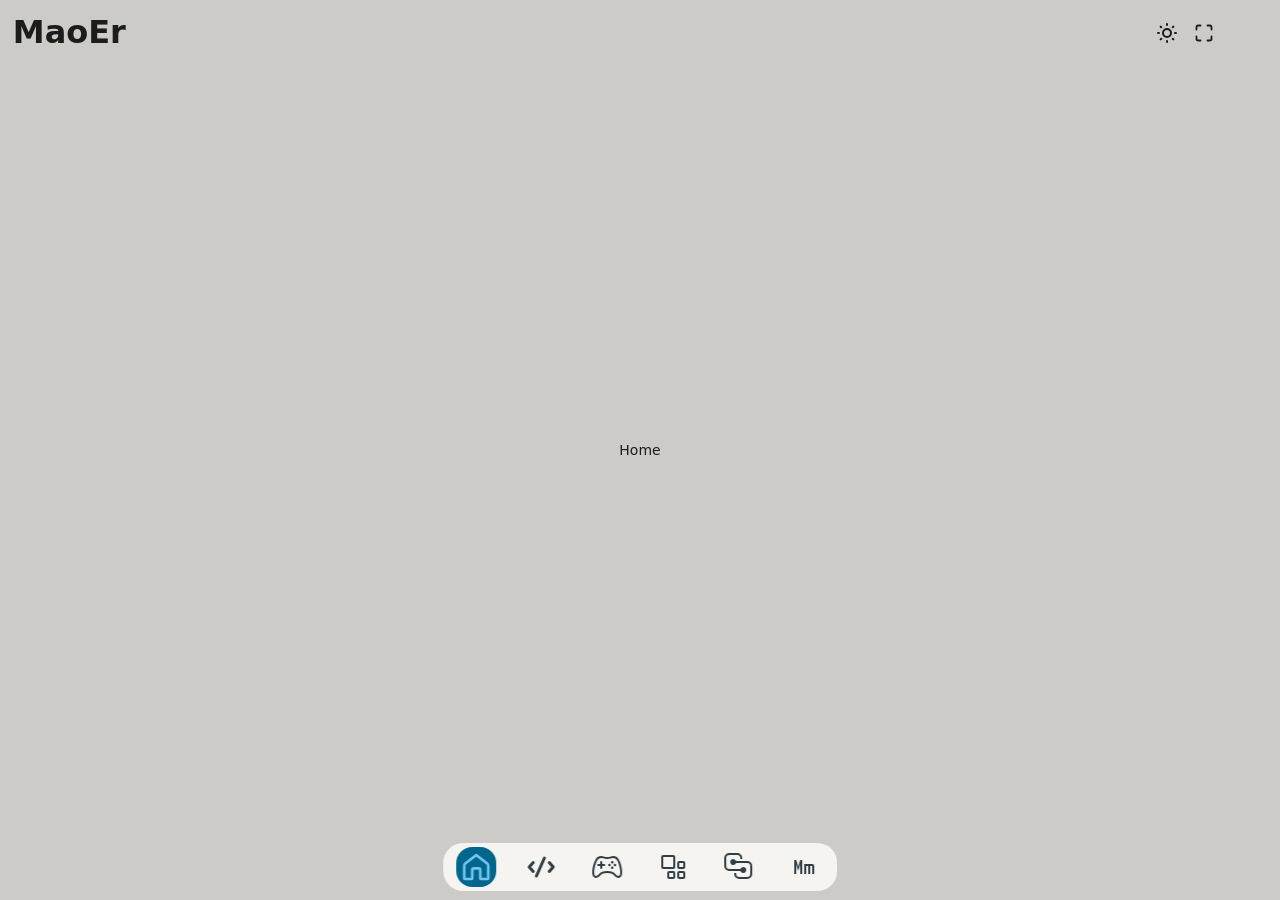
==== index.html @ 883b6bc7 "模块搭建" ====
<!doctype html>
<html lang="en">

<head>
  <meta charset="UTF-8" />
  <!-- <link rel="shortcut icon" href="#" /> -->
  <meta name="viewport" content="width=device-width, initial-scale=1.0" />
  <title>Welcome</title>
  <script type="module" crossorigin src="/assets/index-BKc_QGGQ.js"></script>
  <link rel="stylesheet" crossorigin href="/assets/index-B5QEYApS.css">
</head>

<body>
  <div id="app"></div>
</body>

</html>

<style>
  body {
    margin: 0px;
    overflow: hidden;
  }
</style>
---- assets/index-B5QEYApS.css ----
:root{--primary-100: #d4eaf7;--primary-200: #b6ccd8;--primary-300: #3b3c3d;--accent-100: #71c4ef;--accent-200: #00668c;--text-100: #1d1c1c;--text-200: #313d44;--bg-100: #fffefb;--bg-200: #f5f4f1;--bg-300: #cccbc8}:root[theme=dark]{--primary-100: #2E8B57;--primary-200: #61bc84;--primary-300: #c6ffe6;--accent-100: #8FBC8F;--accent-200: #345e37;--text-100: #FFFFFF;--text-200: #e0e0e0;--bg-100: #1E1E1E;--bg-200: #2d2d2d;--bg-300: #454545}::view-transition-old(root),::view-transition-new(root){animation:none;mix-blend-mode:normal}::view-transition-old(root){z-index:1}::view-transition-new(root){z-index:2147483646}[theme=dark]::view-transition-old(root){z-index:2147483646}[theme=dark]::view-transition-new(root){z-index:1}.contain{background-color:var(--bg-100);color:var(--text-100)}.full-page{height:100vh;width:100vw}.main-content{display:flex;justify-content:center;align-items:center;background-color:var(--bg-300);animation:showPage 1s ease-in-out}@keyframes showPage{0%{background-color:var(--bg-200)}to{background-color:var(--bg-300)}}.main-content,.main-sign,.right-up,.m-bar,.m-bar-btn{display:flex;justify-content:center;align-items:center}.main-sign{position:absolute;top:1vh;left:1vw;height:3rem;animation:signShow .5s ease-in}@keyframes signShow{0%{top:-10vh}to{top:1vh}}.sign-text{font-size:2rem;font-weight:600;color:var(--text-100);-webkit-user-select:none;-moz-user-select:none;-ms-user-select:none;user-select:none}@keyframes signColor{0%{color:var(--primary-300)}25%{color:var(--primary-200)}50%{color:var(--primary-100)}75%{color:var(--primary-200)}to{color:var(--primary-300)}}.right-up{position:absolute;top:1vh;right:5vw;height:3rem;color:var(--text-100);justify-content:space-around;gap:1vw;animation:signShow 1s ease-in}.rotate-view{transition:all .5s}.rotate-view:hover{transform:scale(1.2)}.m-bar{height:3rem;max-width:80VW;min-width:10vw;border-radius:20px;background-color:var(--bg-200);backdrop-filter:blur(10px);-webkit-backdrop-filter:blur(10px);padding:0px 1vw;position:absolute;margin:0 auto;bottom:1vh;left:50%;gap:2vw;animation:moveUp 1.5s ease-in;transform:translate(-50%)}@keyframes moveUp{0%{bottom:-10vh}to{bottom:1vh}}.m-bar-btn{height:2.5rem;width:2.5rem;border-radius:40%}.btn-active{background-color:var(--accent-200);color:var(--accent-100)}.btn-unActive{color:var(--text-200);transition:all .2s}.btn-unActive:hover{transform:scale(1.2);background-color:var(--bg-200)}
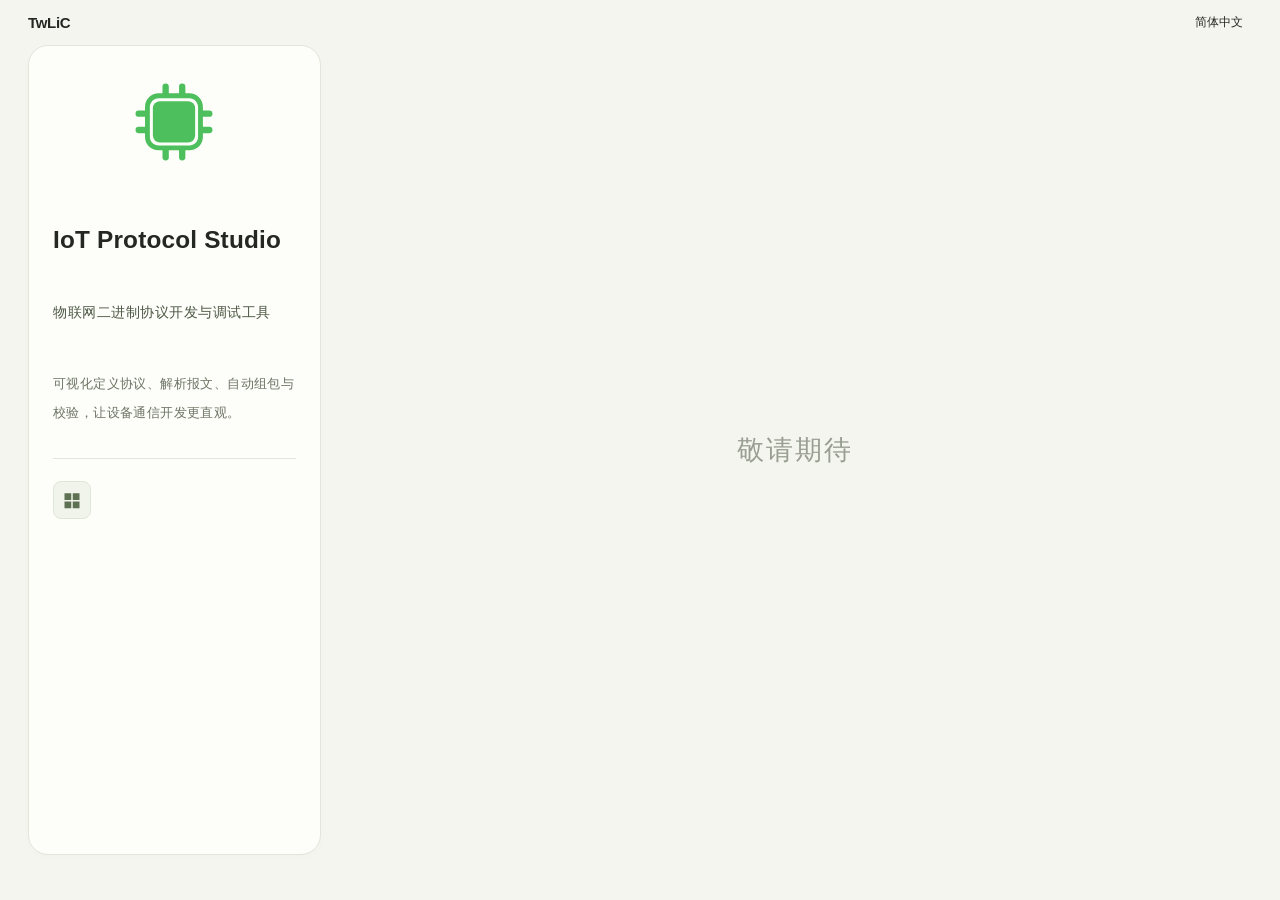
==== commit 492557da: "build: stage TwLiC static site from f9e1fc4" ====
--- a/index.html
+++ b/index.html
@@ -1,24 +1 @@
-<!doctype html>
-<html lang="en">
-
-<head>
-  <meta charset="UTF-8" />
-  <!-- <link rel="shortcut icon" href="#" /> -->
-  <meta name="viewport" content="width=device-width, initial-scale=1.0" />
-  <title>Welcome</title>
-  <script type="module" crossorigin src="/assets/index-BKc_QGGQ.js"></script>
-  <link rel="stylesheet" crossorigin href="/assets/index-B5QEYApS.css">
-</head>
-
-<body>
-  <div id="app"></div>
-</body>
-
-</html>
-
-<style>
-  body {
-    margin: 0px;
-    overflow: hidden;
-  }
-</style>+<!DOCTYPE html><html lang="zh-CN"><head><meta charSet="utf-8"/><meta name="viewport" content="width=device-width, initial-scale=1"/><link rel="stylesheet" href="/_next/static/chunks/2s_5303gpw2uj.css" data-precedence="next"/><link rel="stylesheet" href="/_next/static/chunks/3p939n66pdlan.css" data-precedence="next"/><link rel="preload" as="script" fetchPriority="low" href="/_next/static/chunks/0jg3e1qeot3sw.js"/><script src="/_next/static/chunks/3bsv16m4dmebx.js" async=""></script><script src="/_next/static/chunks/2bdgfsru2q9no.js" async=""></script><script src="/_next/static/chunks/turbopack-2-mtl5p_dvsts.js" async=""></script><script src="/_next/static/chunks/2jk5u4pxscngl.js" async=""></script><script src="/_next/static/chunks/26lhjr3dl8ey_.js" async=""></script><title>TwLiC — Personal space</title><meta name="description" content="代码、项目、笔记与灵感。A personal space for code, projects, notes and ideas."/><script src="/_next/static/chunks/0cz1d0mv5g_q7.js" noModule=""></script></head><body><div hidden=""><!--$--><!--/$--></div><main class="card-workspace-module__fBF3NG__workspace"><header class="card-workspace-module__fBF3NG__topbar"><span class="card-workspace-module__fBF3NG__brand">TwLiC</span><details class="card-workspace-module__fBF3NG__languageMenu"><summary aria-label="切换语言">简体中文</summary><div class="card-workspace-module__fBF3NG__languageOptions"><button type="button" lang="zh-CN" aria-pressed="true">简体中文</button><button type="button" lang="en" aria-pressed="false">English</button></div></details></header><div class="card-workspace-module__fBF3NG__grid"><article class="card-workspace-module__fBF3NG__card" aria-labelledby="iot-protocol-studio-title"><div class="card-workspace-module__fBF3NG__cardBody" tabindex="0" role="region" aria-labelledby="iot-protocol-studio-title"><img alt="" loading="lazy" width="88" height="88" decoding="async" data-nimg="1" class="card-workspace-module__fBF3NG__appIcon" style="color:transparent" src="/icons/iot-protocol-studio.svg"/><h1 id="iot-protocol-studio-title" class="card-workspace-module__fBF3NG__appTitle">IoT Protocol Studio</h1><p class="card-workspace-module__fBF3NG__appSubtitle">物联网二进制协议开发与调试工具</p><p class="card-workspace-module__fBF3NG__appDescription">可视化定义协议、解析报文、自动组包与校验，让设备通信开发更直观。</p><section class="card-workspace-module__fBF3NG__platforms" aria-label="支持的平台"><button class="card-workspace-module__fBF3NG__platform" type="button" popoverTarget="iot-protocol-studio-architecture-menu" aria-label="Windows · AMD64 · 选择 CPU 架构"><span class="card-workspace-module__fBF3NG__systemIcon" aria-hidden="true" data-label="Windows"><svg width="18" height="18" viewBox="0 0 24 24" fill="currentColor" aria-hidden="true"><path d="M2 3h9v9H2zm11 0h9v9h-9zM2 14h9v9H2zm11 0h9v9h-9z"></path></svg></span></button><div id="iot-protocol-studio-architecture-menu" class="card-workspace-module__fBF3NG__platformMenu" popover="auto" role="group" aria-label="选择 CPU 架构"><div class="card-workspace-module__fBF3NG__architectureTags"><button type="button" aria-pressed="true">AMD64</button><button type="button" aria-pressed="false">ARM64</button></div></div></section></div></article><div class="card-workspace-module__fBF3NG__comingSoon">敬请期待</div></div></main><!--$--><!--/$--><script src="/_next/static/chunks/0jg3e1qeot3sw.js" id="_R_" async=""></script><script>(self.__next_f=self.__next_f||[]).push([0])</script><script>self.__next_f.push([1,"1:\"$Sreact.fragment\"\n2:I[31676,[\"/_next/static/chunks/2jk5u4pxscngl.js\"],\"default\"]\n3:I[25376,[\"/_next/static/chunks/2jk5u4pxscngl.js\"],\"default\"]\n4:I[40484,[\"/_next/static/chunks/2jk5u4pxscngl.js\",\"/_next/static/chunks/26lhjr3dl8ey_.js\"],\"CardWorkspace\"]\n5:I[27585,[\"/_next/static/chunks/2jk5u4pxscngl.js\"],\"OutletBoundary\"]\n6:\"$Sreact.suspense\"\n8:I[27585,[\"/_next/static/chunks/2jk5u4pxscngl.js\"],\"ViewportBoundary\"]\na:I[27585,[\"/_next/static/chunks/2jk5u4pxscngl.js\"],\"MetadataBoundary\"]\nc:I[73629,[\"/_next/static/chunks/2jk5u4pxscngl.js\"],\"default\",1]\n:HL[\"/_next/static/chunks/2s_5303gpw2uj.css\",\"style\"]\n:HL[\"/_next/static/chunks/3p939n66pdlan.css\",\"style\"]\n0:{\"P\":null,\"c\":[\"\",\"\"],\"q\":\"\",\"i\":false,\"f\":[[[\"\",{\"children\":[\"__PAGE__\",{},\"$undefined\",\"$undefined\",4608]},\"$undefined\",\"$undefined\",4624],[[\"$\",\"$1\",\"c\",{\"children\":[[[\"$\",\"link\",\"0\",{\"rel\":\"stylesheet\",\"href\":\"/_next/static/chunks/2s_5303gpw2uj.css\",\"precedence\":\"next\",\"crossOrigin\":\"$undefined\",\"nonce\":\"$undefined\"}],[\"$\",\"script\",\"script-0\",{\"src\":\"/_next/static/chunks/2jk5u4pxscngl.js\",\"async\":true,\"nonce\":\"$undefined\"}]],[\"$\",\"html\",null,{\"lang\":\"zh-CN\",\"children\":[\"$\",\"body\",null,{\"children\":[\"$\",\"$L2\",null,{\"parallelRouterKey\":\"children\",\"error\":\"$undefined\",\"errorStyles\":\"$undefined\",\"errorScripts\":\"$undefined\",\"template\":[\"$\",\"$L3\",null,{}],\"templateStyles\":\"$undefined\",\"templateScripts\":\"$undefined\",\"notFound\":[[[\"$\",\"title\",null,{\"children\":\"404: This page could not be found.\"}],[\"$\",\"div\",null,{\"style\":{\"fontFamily\":\"system-ui,\\\"Segoe UI\\\",Roboto,Helvetica,Arial,sans-serif,\\\"Apple Color Emoji\\\",\\\"Segoe UI Emoji\\\"\",\"height\":\"100vh\",\"textAlign\":\"center\",\"display\":\"flex\",\"flexDirection\":\"column\",\"alignItems\":\"center\",\"justifyContent\":\"center\"},\"children\":[\"$\",\"div\",null,{\"children\":[[\"$\",\"style\",null,{\"dangerouslySetInnerHTML\":{\"__html\":\"body{color:#000;background:#fff;margin:0}.next-error-h1{border-right:1px solid rgba(0,0,0,.3)}@media (prefers-color-scheme:dark){body{color:#fff;background:#000}.next-error-h1{border-right:1px solid rgba(255,255,255,.3)}}\"}}],[\"$\",\"h1\",null,{\"className\":\"next-error-h1\",\"style\":{\"display\":\"inline-block\",\"margin\":\"0 20px 0 0\",\"padding\":\"0 23px 0 0\",\"fontSize\":24,\"fontWeight\":500,\"verticalAlign\":\"top\",\"lineHeight\":\"49px\"},\"children\":404}],[\"$\",\"div\",null,{\"style\":{\"display\":\"inline-block\"},\"children\":[\"$\",\"h2\",null,{\"style\":{\"fontSize\":14,\"fontWeight\":400,\"lineHeight\":\"49px\",\"margin\":0},\"children\":\"This page could not be found.\"}]}]]}]}]],[]],\"forbidden\":\"$undefined\",\"unauthorized\":\"$undefined\"}]}]}]]}],{\"children\":[[\"$\",\"$1\",\"c\",{\"children\":[[\"$\",\"$L4\",null,{}],[[\"$\",\"link\",\"0\",{\"rel\":\"stylesheet\",\"href\":\"/_next/static/chunks/3p939n66pdlan.css\",\"precedence\":\"next\",\"crossOrigin\":\"$undefined\",\"nonce\":\"$undefined\"}],[\"$\",\"script\",\"script-0\",{\"src\":\"/_next/static/chunks/26lhjr3dl8ey_.js\",\"async\":true,\"nonce\":\"$undefined\"}]],[\"$\",\"$L5\",null,{\"children\":[\"$\",\"$6\",null,{\"name\":\"Next.MetadataOutlet\",\"children\":\"$@7\"}]}]]}],{},null,false,null]},null,false,null],[\"$\",\"$1\",\"h\",{\"children\":[null,[\"$\",\"$L8\",null,{\"children\":\"$L9\"}],[\"$\",\"div\",null,{\"hidden\":true,\"children\":[\"$\",\"$La\",null,{\"children\":[\"$\",\"$6\",null,{\"name\":\"Next.Metadata\",\"children\":\"$Lb\"}]}]}],null]}],false]],\"m\":\"$undefined\",\"G\":[\"$c\",[[\"$\",\"link\",\"0\",{\"rel\":\"stylesheet\",\"href\":\"/_next/static/chunks/2s_5303gpw2uj.css\",\"precedence\":\"next\",\"crossOrigin\":\"$undefined\",\"nonce\":\"$undefined\"}]]],\"S\":true,\"h\":null,\"r\":\"$undefined\",\"s\":\"$undefined\",\"a\":\"$undefined\",\"l\":\"$undefined\",\"p\":\"$undefined\",\"d\":\"$undefined\",\"b\":\"4LjjH7bpN_bPYyd4Vi750\"}\n9:[[\"$\",\"meta\",\"0\",{\"charSet\":\"utf-8\"}],[\"$\",\"meta\",\"1\",{\"name\":\"viewport\",\"content\":\"width=device-width, initial-scale=1\"}]]\n7:null\nb:[[\"$\",\"title\",\"0\",{\"children\":\"TwLiC — Personal space\"}],[\"$\",\"meta\",\"1\",{\"name\":\"description\",\"content\":\"代码、项目、笔记与灵感。A personal space for code, projects, notes and ideas.\"}]]\n"])</script></body></html>
--- a/_next/static/chunks/2s_5303gpw2uj.css
+++ b/_next/static/chunks/2s_5303gpw2uj.css
@@ -0,0 +1 @@
+:root{--lightningcss-light:initial;--lightningcss-dark: ;color-scheme:light;--ink:#252822;--muted:#767a70;--paper:#f5f5ef;--line:#e2e5da}*{box-sizing:border-box}html,body{width:100%;height:100%;overflow:hidden}body{color:var(--ink);background:var(--paper);-webkit-font-smoothing:antialiased;margin:0;font-family:Segoe UI,PingFang SC,Microsoft YaHei,sans-serif}button,input,textarea{font:inherit}button{cursor:pointer}a{color:inherit}button:focus-visible,a:focus-visible,textarea:focus-visible,[tabindex]:focus-visible{outline-offset:4px;outline:2px solid #51734d}::selection{color:#22301e;background:#dce9b6}
--- a/_next/static/chunks/3p939n66pdlan.css
+++ b/_next/static/chunks/3p939n66pdlan.css
@@ -0,0 +1 @@
+.card-workspace-module__fBF3NG__workspace{height:100dvh;padding:0 28px}.card-workspace-module__fBF3NG__topbar{justify-content:space-between;align-items:center;height:5dvh;display:flex}.card-workspace-module__fBF3NG__brand{letter-spacing:-.3px;font-size:15px;font-weight:650}.card-workspace-module__fBF3NG__languageMenu{z-index:3;position:relative}.card-workspace-module__fBF3NG__languageMenu summary{cursor:pointer;border-radius:7px;padding:5px 9px;font-size:12px;list-style:none}.card-workspace-module__fBF3NG__languageMenu summary::-webkit-details-marker{display:none}.card-workspace-module__fBF3NG__languageMenu summary:hover,.card-workspace-module__fBF3NG__languageMenu[open] summary{background:#e7e9df}.card-workspace-module__fBF3NG__languageMenu summary:focus-visible{outline-offset:2px;outline:2px solid #51734d}.card-workspace-module__fBF3NG__languageOptions{border:1px solid var(--line);background:#fff;border-radius:12px;width:150px;padding:5px;position:absolute;top:calc(100% + 8px);right:0;box-shadow:0 10px 25px #25282212}.card-workspace-module__fBF3NG__languageOptions button{width:100%;color:var(--ink);text-align:left;background:0 0;border:0;border-radius:7px;padding:10px;font-size:12px}.card-workspace-module__fBF3NG__languageOptions button:hover,.card-workspace-module__fBF3NG__languageOptions button[aria-pressed=true]{background:#eef2e7}.card-workspace-module__fBF3NG__grid{grid-template-columns:repeat(4,minmax(0,1fr));gap:18px;height:90dvh;display:grid}.card-workspace-module__fBF3NG__comingSoon{color:#989e91;letter-spacing:2px;grid-column:2/-1;place-items:center;font-size:clamp(20px,2.1vw,32px);font-weight:400;display:grid}.card-workspace-module__fBF3NG__card{border:1px solid var(--line);anchor-scope:--windows-platform;background:#fdfdf9;border-radius:20px;flex-direction:column;min-width:0;height:100%;min-height:0;display:flex;overflow:hidden;box-shadow:0 3px 8px #30382703}.card-workspace-module__fBF3NG__cardBody{overscroll-behavior:contain;touch-action:pan-y;scrollbar-width:none;overflow-wrap:anywhere;flex:1;min-height:0;padding:32px 24px;overflow:hidden auto}.card-workspace-module__fBF3NG__cardBody::-webkit-scrollbar{display:none}.card-workspace-module__fBF3NG__cardBody:focus-visible{outline-offset:-4px}.card-workspace-module__fBF3NG__appIcon{object-fit:contain;width:88px;height:88px;margin:0 auto 56px;display:block}.card-workspace-module__fBF3NG__appTitle{letter-spacing:.2px;margin:0 0 40px;font-size:clamp(22px,1.9vw,30px);font-weight:600;line-height:1.5}.card-workspace-module__fBF3NG__appSubtitle{letter-spacing:.5px;color:#4d5845;margin:0 0 44px;font-size:14px;font-weight:500;line-height:2}.card-workspace-module__fBF3NG__appDescription{letter-spacing:.4px;color:#6d7465;margin:0;font-size:13px;line-height:2.2}.card-workspace-module__fBF3NG__platforms{border-top:1px solid var(--line);margin-top:30px;padding-top:22px}.card-workspace-module__fBF3NG__platform{anchor-name:--windows-platform;background:#f1f4eb;border:1px solid #e0e5d8;border-radius:8px;justify-content:center;align-items:center;width:38px;height:38px;padding:8px;display:inline-flex}.card-workspace-module__fBF3NG__platform:hover,.card-workspace-module__fBF3NG__platform[aria-expanded=true]{background:#e8eedf}.card-workspace-module__fBF3NG__systemIcon{color:#5e7152;align-items:center;display:flex;position:relative}.card-workspace-module__fBF3NG__systemIcon:after{content:attr(data-label);color:#fff;white-space:nowrap;visibility:hidden;opacity:0;pointer-events:none;background:#30392b;border-radius:5px;padding:6px 9px;font-size:11px;transition:opacity .12s;position:absolute;bottom:calc(100% + 10px);left:50%;transform:translate(-50%)}.card-workspace-module__fBF3NG__platform:hover .card-workspace-module__fBF3NG__systemIcon:after,.card-workspace-module__fBF3NG__platform:focus-visible .card-workspace-module__fBF3NG__systemIcon:after{visibility:visible;opacity:1}.card-workspace-module__fBF3NG__platforms:has(.card-workspace-module__fBF3NG__platformMenu:popover-open) .card-workspace-module__fBF3NG__systemIcon:after{visibility:hidden;opacity:0}.card-workspace-module__fBF3NG__platformMenu{border:1px solid var(--line);width:max-content;max-width:calc(100vw - 32px);color:var(--ink);background:#fdfdf9;border-radius:14px;margin:0;padding:14px;position:fixed;inset:50% auto auto 50%;transform:translate(-50%,-50%);box-shadow:0 8px 24px #25282212}.card-workspace-module__fBF3NG__architectureTags{gap:8px;display:flex}.card-workspace-module__fBF3NG__architectureTags button{color:#526348;letter-spacing:.3px;background:#f2f5ed;border:1px solid #dde4d5;border-radius:999px;justify-content:center;align-items:center;min-width:76px;padding:8px 14px;font-family:inherit;font-size:12px;font-weight:600;transition:background .12s,border-color .12s,color .12s;display:inline-flex}.card-workspace-module__fBF3NG__architectureTags button:hover{background:#e8eedf;border-color:#a3b296}.card-workspace-module__fBF3NG__architectureTags button[aria-pressed=true]{color:#fff;background:#526b46;border-color:#526b46}.card-workspace-module__fBF3NG__architectureTags button[aria-pressed=true]:hover{background:#435a38;border-color:#435a38}@supports (top:anchor(bottom)){.card-workspace-module__fBF3NG__platformMenu{position-anchor:--windows-platform;inset:auto;top:anchor(bottom);left:anchor(left);margin-top:8px;transform:none}}.card-workspace-module__fBF3NG__storageError{color:#8e4c34;margin:8px 0 0;font-size:11px}@media (max-width:1100px){.card-workspace-module__fBF3NG__workspace{padding:0 14px}.card-workspace-module__fBF3NG__grid{gap:10px}.card-workspace-module__fBF3NG__cardBody{padding:26px 18px}}
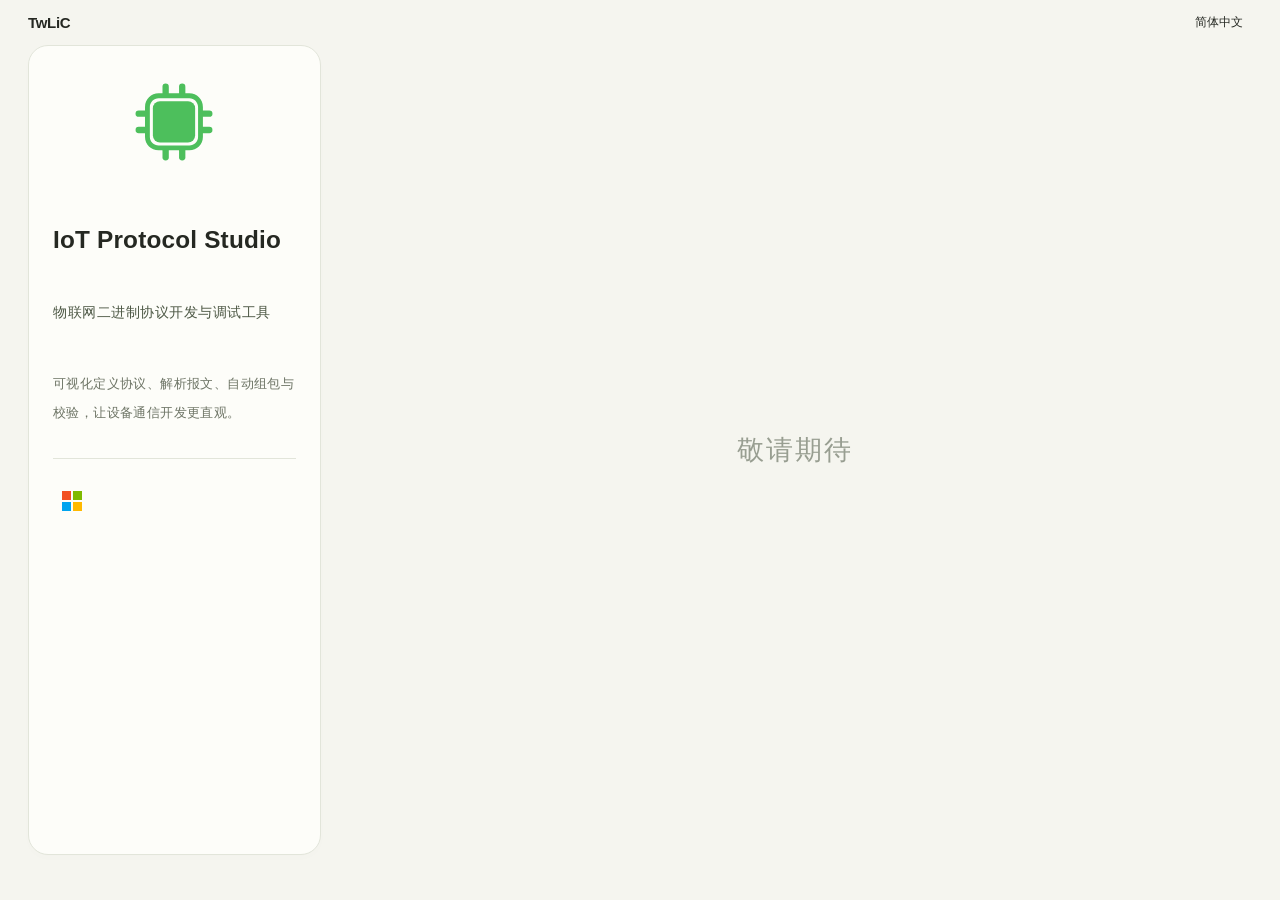
==== commit eda5a3b2: "build: publish TwLiC Windows icon update" ====
--- a/index.html
+++ b/index.html
@@ -1 +1 @@
-<!DOCTYPE html><html lang="zh-CN"><head><meta charSet="utf-8"/><meta name="viewport" content="width=device-width, initial-scale=1"/><link rel="stylesheet" href="/_next/static/chunks/2s_5303gpw2uj.css" data-precedence="next"/><link rel="stylesheet" href="/_next/static/chunks/3p939n66pdlan.css" data-precedence="next"/><link rel="preload" as="script" fetchPriority="low" href="/_next/static/chunks/0jg3e1qeot3sw.js"/><script src="/_next/static/chunks/3bsv16m4dmebx.js" async=""></script><script src="/_next/static/chunks/2bdgfsru2q9no.js" async=""></script><script src="/_next/static/chunks/turbopack-2-mtl5p_dvsts.js" async=""></script><script src="/_next/static/chunks/2jk5u4pxscngl.js" async=""></script><script src="/_next/static/chunks/26lhjr3dl8ey_.js" async=""></script><title>TwLiC — Personal space</title><meta name="description" content="代码、项目、笔记与灵感。A personal space for code, projects, notes and ideas."/><script src="/_next/static/chunks/0cz1d0mv5g_q7.js" noModule=""></script></head><body><div hidden=""><!--$--><!--/$--></div><main class="card-workspace-module__fBF3NG__workspace"><header class="card-workspace-module__fBF3NG__topbar"><span class="card-workspace-module__fBF3NG__brand">TwLiC</span><details class="card-workspace-module__fBF3NG__languageMenu"><summary aria-label="切换语言">简体中文</summary><div class="card-workspace-module__fBF3NG__languageOptions"><button type="button" lang="zh-CN" aria-pressed="true">简体中文</button><button type="button" lang="en" aria-pressed="false">English</button></div></details></header><div class="card-workspace-module__fBF3NG__grid"><article class="card-workspace-module__fBF3NG__card" aria-labelledby="iot-protocol-studio-title"><div class="card-workspace-module__fBF3NG__cardBody" tabindex="0" role="region" aria-labelledby="iot-protocol-studio-title"><img alt="" loading="lazy" width="88" height="88" decoding="async" data-nimg="1" class="card-workspace-module__fBF3NG__appIcon" style="color:transparent" src="/icons/iot-protocol-studio.svg"/><h1 id="iot-protocol-studio-title" class="card-workspace-module__fBF3NG__appTitle">IoT Protocol Studio</h1><p class="card-workspace-module__fBF3NG__appSubtitle">物联网二进制协议开发与调试工具</p><p class="card-workspace-module__fBF3NG__appDescription">可视化定义协议、解析报文、自动组包与校验，让设备通信开发更直观。</p><section class="card-workspace-module__fBF3NG__platforms" aria-label="支持的平台"><button class="card-workspace-module__fBF3NG__platform" type="button" popoverTarget="iot-protocol-studio-architecture-menu" aria-label="Windows · AMD64 · 选择 CPU 架构"><span class="card-workspace-module__fBF3NG__systemIcon" aria-hidden="true" data-label="Windows"><svg width="18" height="18" viewBox="0 0 24 24" fill="currentColor" aria-hidden="true"><path d="M2 3h9v9H2zm11 0h9v9h-9zM2 14h9v9H2zm11 0h9v9h-9z"></path></svg></span></button><div id="iot-protocol-studio-architecture-menu" class="card-workspace-module__fBF3NG__platformMenu" popover="auto" role="group" aria-label="选择 CPU 架构"><div class="card-workspace-module__fBF3NG__architectureTags"><button type="button" aria-pressed="true">AMD64</button><button type="button" aria-pressed="false">ARM64</button></div></div></section></div></article><div class="card-workspace-module__fBF3NG__comingSoon">敬请期待</div></div></main><!--$--><!--/$--><script src="/_next/static/chunks/0jg3e1qeot3sw.js" id="_R_" async=""></script><script>(self.__next_f=self.__next_f||[]).push([0])</script><script>self.__next_f.push([1,"1:\"$Sreact.fragment\"\n2:I[31676,[\"/_next/static/chunks/2jk5u4pxscngl.js\"],\"default\"]\n3:I[25376,[\"/_next/static/chunks/2jk5u4pxscngl.js\"],\"default\"]\n4:I[40484,[\"/_next/static/chunks/2jk5u4pxscngl.js\",\"/_next/static/chunks/26lhjr3dl8ey_.js\"],\"CardWorkspace\"]\n5:I[27585,[\"/_next/static/chunks/2jk5u4pxscngl.js\"],\"OutletBoundary\"]\n6:\"$Sreact.suspense\"\n8:I[27585,[\"/_next/static/chunks/2jk5u4pxscngl.js\"],\"ViewportBoundary\"]\na:I[27585,[\"/_next/static/chunks/2jk5u4pxscngl.js\"],\"MetadataBoundary\"]\nc:I[73629,[\"/_next/static/chunks/2jk5u4pxscngl.js\"],\"default\",1]\n:HL[\"/_next/static/chunks/2s_5303gpw2uj.css\",\"style\"]\n:HL[\"/_next/static/chunks/3p939n66pdlan.css\",\"style\"]\n0:{\"P\":null,\"c\":[\"\",\"\"],\"q\":\"\",\"i\":false,\"f\":[[[\"\",{\"children\":[\"__PAGE__\",{},\"$undefined\",\"$undefined\",4608]},\"$undefined\",\"$undefined\",4624],[[\"$\",\"$1\",\"c\",{\"children\":[[[\"$\",\"link\",\"0\",{\"rel\":\"stylesheet\",\"href\":\"/_next/static/chunks/2s_5303gpw2uj.css\",\"precedence\":\"next\",\"crossOrigin\":\"$undefined\",\"nonce\":\"$undefined\"}],[\"$\",\"script\",\"script-0\",{\"src\":\"/_next/static/chunks/2jk5u4pxscngl.js\",\"async\":true,\"nonce\":\"$undefined\"}]],[\"$\",\"html\",null,{\"lang\":\"zh-CN\",\"children\":[\"$\",\"body\",null,{\"children\":[\"$\",\"$L2\",null,{\"parallelRouterKey\":\"children\",\"error\":\"$undefined\",\"errorStyles\":\"$undefined\",\"errorScripts\":\"$undefined\",\"template\":[\"$\",\"$L3\",null,{}],\"templateStyles\":\"$undefined\",\"templateScripts\":\"$undefined\",\"notFound\":[[[\"$\",\"title\",null,{\"children\":\"404: This page could not be found.\"}],[\"$\",\"div\",null,{\"style\":{\"fontFamily\":\"system-ui,\\\"Segoe UI\\\",Roboto,Helvetica,Arial,sans-serif,\\\"Apple Color Emoji\\\",\\\"Segoe UI Emoji\\\"\",\"height\":\"100vh\",\"textAlign\":\"center\",\"display\":\"flex\",\"flexDirection\":\"column\",\"alignItems\":\"center\",\"justifyContent\":\"center\"},\"children\":[\"$\",\"div\",null,{\"children\":[[\"$\",\"style\",null,{\"dangerouslySetInnerHTML\":{\"__html\":\"body{color:#000;background:#fff;margin:0}.next-error-h1{border-right:1px solid rgba(0,0,0,.3)}@media (prefers-color-scheme:dark){body{color:#fff;background:#000}.next-error-h1{border-right:1px solid rgba(255,255,255,.3)}}\"}}],[\"$\",\"h1\",null,{\"className\":\"next-error-h1\",\"style\":{\"display\":\"inline-block\",\"margin\":\"0 20px 0 0\",\"padding\":\"0 23px 0 0\",\"fontSize\":24,\"fontWeight\":500,\"verticalAlign\":\"top\",\"lineHeight\":\"49px\"},\"children\":404}],[\"$\",\"div\",null,{\"style\":{\"display\":\"inline-block\"},\"children\":[\"$\",\"h2\",null,{\"style\":{\"fontSize\":14,\"fontWeight\":400,\"lineHeight\":\"49px\",\"margin\":0},\"children\":\"This page could not be found.\"}]}]]}]}]],[]],\"forbidden\":\"$undefined\",\"unauthorized\":\"$undefined\"}]}]}]]}],{\"children\":[[\"$\",\"$1\",\"c\",{\"children\":[[\"$\",\"$L4\",null,{}],[[\"$\",\"link\",\"0\",{\"rel\":\"stylesheet\",\"href\":\"/_next/static/chunks/3p939n66pdlan.css\",\"precedence\":\"next\",\"crossOrigin\":\"$undefined\",\"nonce\":\"$undefined\"}],[\"$\",\"script\",\"script-0\",{\"src\":\"/_next/static/chunks/26lhjr3dl8ey_.js\",\"async\":true,\"nonce\":\"$undefined\"}]],[\"$\",\"$L5\",null,{\"children\":[\"$\",\"$6\",null,{\"name\":\"Next.MetadataOutlet\",\"children\":\"$@7\"}]}]]}],{},null,false,null]},null,false,null],[\"$\",\"$1\",\"h\",{\"children\":[null,[\"$\",\"$L8\",null,{\"children\":\"$L9\"}],[\"$\",\"div\",null,{\"hidden\":true,\"children\":[\"$\",\"$La\",null,{\"children\":[\"$\",\"$6\",null,{\"name\":\"Next.Metadata\",\"children\":\"$Lb\"}]}]}],null]}],false]],\"m\":\"$undefined\",\"G\":[\"$c\",[[\"$\",\"link\",\"0\",{\"rel\":\"stylesheet\",\"href\":\"/_next/static/chunks/2s_5303gpw2uj.css\",\"precedence\":\"next\",\"crossOrigin\":\"$undefined\",\"nonce\":\"$undefined\"}]]],\"S\":true,\"h\":null,\"r\":\"$undefined\",\"s\":\"$undefined\",\"a\":\"$undefined\",\"l\":\"$undefined\",\"p\":\"$undefined\",\"d\":\"$undefined\",\"b\":\"4LjjH7bpN_bPYyd4Vi750\"}\n9:[[\"$\",\"meta\",\"0\",{\"charSet\":\"utf-8\"}],[\"$\",\"meta\",\"1\",{\"name\":\"viewport\",\"content\":\"width=device-width, initial-scale=1\"}]]\n7:null\nb:[[\"$\",\"title\",\"0\",{\"children\":\"TwLiC — Personal space\"}],[\"$\",\"meta\",\"1\",{\"name\":\"description\",\"content\":\"代码、项目、笔记与灵感。A personal space for code, projects, notes and ideas.\"}]]\n"])</script></body></html>+<!DOCTYPE html><html lang="zh-CN"><head><meta charSet="utf-8"/><meta name="viewport" content="width=device-width, initial-scale=1"/><link rel="stylesheet" href="/_next/static/chunks/2s_5303gpw2uj.css" data-precedence="next"/><link rel="stylesheet" href="/_next/static/chunks/0n-4q-6j389v7.css" data-precedence="next"/><link rel="preload" as="script" fetchPriority="low" href="/_next/static/chunks/0jg3e1qeot3sw.js"/><script src="/_next/static/chunks/3bsv16m4dmebx.js" async=""></script><script src="/_next/static/chunks/2bdgfsru2q9no.js" async=""></script><script src="/_next/static/chunks/turbopack-2-mtl5p_dvsts.js" async=""></script><script src="/_next/static/chunks/2jk5u4pxscngl.js" async=""></script><script src="/_next/static/chunks/3g-1fbjhn0-ta.js" async=""></script><title>TwLiC — Personal space</title><meta name="description" content="代码、项目、笔记与灵感。A personal space for code, projects, notes and ideas."/><script src="/_next/static/chunks/0cz1d0mv5g_q7.js" noModule=""></script></head><body><div hidden=""><!--$--><!--/$--></div><main class="card-workspace-module__fBF3NG__workspace"><header class="card-workspace-module__fBF3NG__topbar"><span class="card-workspace-module__fBF3NG__brand">TwLiC</span><details class="card-workspace-module__fBF3NG__languageMenu"><summary aria-label="切换语言">简体中文</summary><div class="card-workspace-module__fBF3NG__languageOptions"><button type="button" lang="zh-CN" aria-pressed="true">简体中文</button><button type="button" lang="en" aria-pressed="false">English</button></div></details></header><div class="card-workspace-module__fBF3NG__grid"><article class="card-workspace-module__fBF3NG__card" aria-labelledby="iot-protocol-studio-title"><div class="card-workspace-module__fBF3NG__cardBody" tabindex="0" role="region" aria-labelledby="iot-protocol-studio-title"><img alt="" loading="lazy" width="88" height="88" decoding="async" data-nimg="1" class="card-workspace-module__fBF3NG__appIcon" style="color:transparent" src="/icons/iot-protocol-studio.svg"/><h1 id="iot-protocol-studio-title" class="card-workspace-module__fBF3NG__appTitle">IoT Protocol Studio</h1><p class="card-workspace-module__fBF3NG__appSubtitle">物联网二进制协议开发与调试工具</p><p class="card-workspace-module__fBF3NG__appDescription">可视化定义协议、解析报文、自动组包与校验，让设备通信开发更直观。</p><section class="card-workspace-module__fBF3NG__platforms" aria-label="支持的平台"><button class="card-workspace-module__fBF3NG__platform" type="button" popoverTarget="iot-protocol-studio-architecture-menu" aria-label="Windows · AMD64 · 选择 CPU 架构"><span class="card-workspace-module__fBF3NG__systemIcon" aria-hidden="true" data-label="Windows"><svg width="24" height="24" viewBox="0 0 24 24" aria-hidden="true"><path fill="#f25022" d="M2 3h9v9H2z"></path><path fill="#7fba00" d="M13 3h9v9h-9z"></path><path fill="#00a4ef" d="M2 14h9v9H2z"></path><path fill="#ffb900" d="M13 14h9v9h-9z"></path></svg></span></button><div id="iot-protocol-studio-architecture-menu" class="card-workspace-module__fBF3NG__platformMenu" popover="auto" role="group" aria-label="选择 CPU 架构"><div class="card-workspace-module__fBF3NG__architectureTags"><button type="button" aria-pressed="true">AMD64</button><button type="button" aria-pressed="false">ARM64</button></div></div></section></div></article><div class="card-workspace-module__fBF3NG__comingSoon">敬请期待</div></div></main><!--$--><!--/$--><script src="/_next/static/chunks/0jg3e1qeot3sw.js" id="_R_" async=""></script><script>(self.__next_f=self.__next_f||[]).push([0])</script><script>self.__next_f.push([1,"1:\"$Sreact.fragment\"\n2:I[31676,[\"/_next/static/chunks/2jk5u4pxscngl.js\"],\"default\"]\n3:I[25376,[\"/_next/static/chunks/2jk5u4pxscngl.js\"],\"default\"]\n4:I[40484,[\"/_next/static/chunks/2jk5u4pxscngl.js\",\"/_next/static/chunks/3g-1fbjhn0-ta.js\"],\"CardWorkspace\"]\n5:I[27585,[\"/_next/static/chunks/2jk5u4pxscngl.js\"],\"OutletBoundary\"]\n6:\"$Sreact.suspense\"\n8:I[27585,[\"/_next/static/chunks/2jk5u4pxscngl.js\"],\"ViewportBoundary\"]\na:I[27585,[\"/_next/static/chunks/2jk5u4pxscngl.js\"],\"MetadataBoundary\"]\nc:I[73629,[\"/_next/static/chunks/2jk5u4pxscngl.js\"],\"default\",1]\n:HL[\"/_next/static/chunks/2s_5303gpw2uj.css\",\"style\"]\n:HL[\"/_next/static/chunks/0n-4q-6j389v7.css\",\"style\"]\n0:{\"P\":null,\"c\":[\"\",\"\"],\"q\":\"\",\"i\":false,\"f\":[[[\"\",{\"children\":[\"__PAGE__\",{},\"$undefined\",\"$undefined\",4608]},\"$undefined\",\"$undefined\",4624],[[\"$\",\"$1\",\"c\",{\"children\":[[[\"$\",\"link\",\"0\",{\"rel\":\"stylesheet\",\"href\":\"/_next/static/chunks/2s_5303gpw2uj.css\",\"precedence\":\"next\",\"crossOrigin\":\"$undefined\",\"nonce\":\"$undefined\"}],[\"$\",\"script\",\"script-0\",{\"src\":\"/_next/static/chunks/2jk5u4pxscngl.js\",\"async\":true,\"nonce\":\"$undefined\"}]],[\"$\",\"html\",null,{\"lang\":\"zh-CN\",\"children\":[\"$\",\"body\",null,{\"children\":[\"$\",\"$L2\",null,{\"parallelRouterKey\":\"children\",\"error\":\"$undefined\",\"errorStyles\":\"$undefined\",\"errorScripts\":\"$undefined\",\"template\":[\"$\",\"$L3\",null,{}],\"templateStyles\":\"$undefined\",\"templateScripts\":\"$undefined\",\"notFound\":[[[\"$\",\"title\",null,{\"children\":\"404: This page could not be found.\"}],[\"$\",\"div\",null,{\"style\":{\"fontFamily\":\"system-ui,\\\"Segoe UI\\\",Roboto,Helvetica,Arial,sans-serif,\\\"Apple Color Emoji\\\",\\\"Segoe UI Emoji\\\"\",\"height\":\"100vh\",\"textAlign\":\"center\",\"display\":\"flex\",\"flexDirection\":\"column\",\"alignItems\":\"center\",\"justifyContent\":\"center\"},\"children\":[\"$\",\"div\",null,{\"children\":[[\"$\",\"style\",null,{\"dangerouslySetInnerHTML\":{\"__html\":\"body{color:#000;background:#fff;margin:0}.next-error-h1{border-right:1px solid rgba(0,0,0,.3)}@media (prefers-color-scheme:dark){body{color:#fff;background:#000}.next-error-h1{border-right:1px solid rgba(255,255,255,.3)}}\"}}],[\"$\",\"h1\",null,{\"className\":\"next-error-h1\",\"style\":{\"display\":\"inline-block\",\"margin\":\"0 20px 0 0\",\"padding\":\"0 23px 0 0\",\"fontSize\":24,\"fontWeight\":500,\"verticalAlign\":\"top\",\"lineHeight\":\"49px\"},\"children\":404}],[\"$\",\"div\",null,{\"style\":{\"display\":\"inline-block\"},\"children\":[\"$\",\"h2\",null,{\"style\":{\"fontSize\":14,\"fontWeight\":400,\"lineHeight\":\"49px\",\"margin\":0},\"children\":\"This page could not be found.\"}]}]]}]}]],[]],\"forbidden\":\"$undefined\",\"unauthorized\":\"$undefined\"}]}]}]]}],{\"children\":[[\"$\",\"$1\",\"c\",{\"children\":[[\"$\",\"$L4\",null,{}],[[\"$\",\"link\",\"0\",{\"rel\":\"stylesheet\",\"href\":\"/_next/static/chunks/0n-4q-6j389v7.css\",\"precedence\":\"next\",\"crossOrigin\":\"$undefined\",\"nonce\":\"$undefined\"}],[\"$\",\"script\",\"script-0\",{\"src\":\"/_next/static/chunks/3g-1fbjhn0-ta.js\",\"async\":true,\"nonce\":\"$undefined\"}]],[\"$\",\"$L5\",null,{\"children\":[\"$\",\"$6\",null,{\"name\":\"Next.MetadataOutlet\",\"children\":\"$@7\"}]}]]}],{},null,false,null]},null,false,null],[\"$\",\"$1\",\"h\",{\"children\":[null,[\"$\",\"$L8\",null,{\"children\":\"$L9\"}],[\"$\",\"div\",null,{\"hidden\":true,\"children\":[\"$\",\"$La\",null,{\"children\":[\"$\",\"$6\",null,{\"name\":\"Next.Metadata\",\"children\":\"$Lb\"}]}]}],null]}],false]],\"m\":\"$undefined\",\"G\":[\"$c\",[[\"$\",\"link\",\"0\",{\"rel\":\"stylesheet\",\"href\":\"/_next/static/chunks/2s_5303gpw2uj.css\",\"precedence\":\"next\",\"crossOrigin\":\"$undefined\",\"nonce\":\"$undefined\"}]]],\"S\":true,\"h\":null,\"r\":\"$undefined\",\"s\":\"$undefined\",\"a\":\"$undefined\",\"l\":\"$undefined\",\"p\":\"$undefined\",\"d\":\"$undefined\",\"b\":\"yBDMzSffmlkSiIZoyS02F\"}\n9:[[\"$\",\"meta\",\"0\",{\"charSet\":\"utf-8\"}],[\"$\",\"meta\",\"1\",{\"name\":\"viewport\",\"content\":\"width=device-width, initial-scale=1\"}]]\n7:null\nb:[[\"$\",\"title\",\"0\",{\"children\":\"TwLiC — Personal space\"}],[\"$\",\"meta\",\"1\",{\"name\":\"description\",\"content\":\"代码、项目、笔记与灵感。A personal space for code, projects, notes and ideas.\"}]]\n"])</script></body></html>
--- a/_next/static/chunks/0n-4q-6j389v7.css
+++ b/_next/static/chunks/0n-4q-6j389v7.css
@@ -0,0 +1 @@
+.card-workspace-module__fBF3NG__workspace{height:100dvh;padding:0 28px}.card-workspace-module__fBF3NG__topbar{justify-content:space-between;align-items:center;height:5dvh;display:flex}.card-workspace-module__fBF3NG__brand{letter-spacing:-.3px;font-size:15px;font-weight:650}.card-workspace-module__fBF3NG__languageMenu{z-index:3;position:relative}.card-workspace-module__fBF3NG__languageMenu summary{cursor:pointer;border-radius:7px;padding:5px 9px;font-size:12px;list-style:none}.card-workspace-module__fBF3NG__languageMenu summary::-webkit-details-marker{display:none}.card-workspace-module__fBF3NG__languageMenu summary:hover,.card-workspace-module__fBF3NG__languageMenu[open] summary{background:#e7e9df}.card-workspace-module__fBF3NG__languageMenu summary:focus-visible{outline-offset:2px;outline:2px solid #51734d}.card-workspace-module__fBF3NG__languageOptions{border:1px solid var(--line);background:#fff;border-radius:12px;width:150px;padding:5px;position:absolute;top:calc(100% + 8px);right:0;box-shadow:0 10px 25px #25282212}.card-workspace-module__fBF3NG__languageOptions button{width:100%;color:var(--ink);text-align:left;background:0 0;border:0;border-radius:7px;padding:10px;font-size:12px}.card-workspace-module__fBF3NG__languageOptions button:hover,.card-workspace-module__fBF3NG__languageOptions button[aria-pressed=true]{background:#eef2e7}.card-workspace-module__fBF3NG__grid{grid-template-columns:repeat(4,minmax(0,1fr));gap:18px;height:90dvh;display:grid}.card-workspace-module__fBF3NG__comingSoon{color:#989e91;letter-spacing:2px;grid-column:2/-1;place-items:center;font-size:clamp(20px,2.1vw,32px);font-weight:400;display:grid}.card-workspace-module__fBF3NG__card{border:1px solid var(--line);anchor-scope:--windows-platform;background:#fdfdf9;border-radius:20px;flex-direction:column;min-width:0;height:100%;min-height:0;display:flex;overflow:hidden;box-shadow:0 3px 8px #30382703}.card-workspace-module__fBF3NG__cardBody{overscroll-behavior:contain;touch-action:pan-y;scrollbar-width:none;overflow-wrap:anywhere;flex:1;min-height:0;padding:32px 24px;overflow:hidden auto}.card-workspace-module__fBF3NG__cardBody::-webkit-scrollbar{display:none}.card-workspace-module__fBF3NG__cardBody:focus-visible{outline-offset:-4px}.card-workspace-module__fBF3NG__appIcon{object-fit:contain;width:88px;height:88px;margin:0 auto 56px;display:block}.card-workspace-module__fBF3NG__appTitle{letter-spacing:.2px;margin:0 0 40px;font-size:clamp(22px,1.9vw,30px);font-weight:600;line-height:1.5}.card-workspace-module__fBF3NG__appSubtitle{letter-spacing:.5px;color:#4d5845;margin:0 0 44px;font-size:14px;font-weight:500;line-height:2}.card-workspace-module__fBF3NG__appDescription{letter-spacing:.4px;color:#6d7465;margin:0;font-size:13px;line-height:2.2}.card-workspace-module__fBF3NG__platforms{border-top:1px solid var(--line);margin-top:30px;padding-top:22px}.card-workspace-module__fBF3NG__platform{anchor-name:--windows-platform;background:0 0;border:0;justify-content:center;align-items:center;width:38px;height:38px;padding:7px;display:inline-flex}.card-workspace-module__fBF3NG__systemIcon{align-items:center;display:flex;position:relative}.card-workspace-module__fBF3NG__systemIcon:after{content:attr(data-label);color:#fff;white-space:nowrap;visibility:hidden;opacity:0;pointer-events:none;background:#30392b;border-radius:5px;padding:6px 9px;font-size:11px;transition:opacity .12s;position:absolute;bottom:calc(100% + 10px);left:50%;transform:translate(-50%)}.card-workspace-module__fBF3NG__platform:hover .card-workspace-module__fBF3NG__systemIcon:after,.card-workspace-module__fBF3NG__platform:focus-visible .card-workspace-module__fBF3NG__systemIcon:after{visibility:visible;opacity:1}.card-workspace-module__fBF3NG__platforms:has(.card-workspace-module__fBF3NG__platformMenu:popover-open) .card-workspace-module__fBF3NG__systemIcon:after{visibility:hidden;opacity:0}.card-workspace-module__fBF3NG__platformMenu{border:1px solid var(--line);width:max-content;max-width:calc(100vw - 32px);color:var(--ink);background:#fdfdf9;border-radius:14px;margin:0;padding:14px;position:fixed;inset:50% auto auto 50%;transform:translate(-50%,-50%);box-shadow:0 8px 24px #25282212}.card-workspace-module__fBF3NG__architectureTags{gap:8px;display:flex}.card-workspace-module__fBF3NG__architectureTags button{color:#526348;letter-spacing:.3px;background:#f2f5ed;border:1px solid #dde4d5;border-radius:999px;justify-content:center;align-items:center;min-width:76px;padding:8px 14px;font-family:inherit;font-size:12px;font-weight:600;transition:background .12s,border-color .12s,color .12s;display:inline-flex}.card-workspace-module__fBF3NG__architectureTags button:hover{background:#e8eedf;border-color:#a3b296}.card-workspace-module__fBF3NG__architectureTags button[aria-pressed=true]{color:#fff;background:#526b46;border-color:#526b46}.card-workspace-module__fBF3NG__architectureTags button[aria-pressed=true]:hover{background:#435a38;border-color:#435a38}@supports (top:anchor(bottom)){.card-workspace-module__fBF3NG__platformMenu{position-anchor:--windows-platform;inset:auto;top:anchor(bottom);left:anchor(left);margin-top:8px;transform:none}}.card-workspace-module__fBF3NG__storageError{color:#8e4c34;margin:8px 0 0;font-size:11px}@media (max-width:1100px){.card-workspace-module__fBF3NG__workspace{padding:0 14px}.card-workspace-module__fBF3NG__grid{gap:10px}.card-workspace-module__fBF3NG__cardBody{padding:26px 18px}}
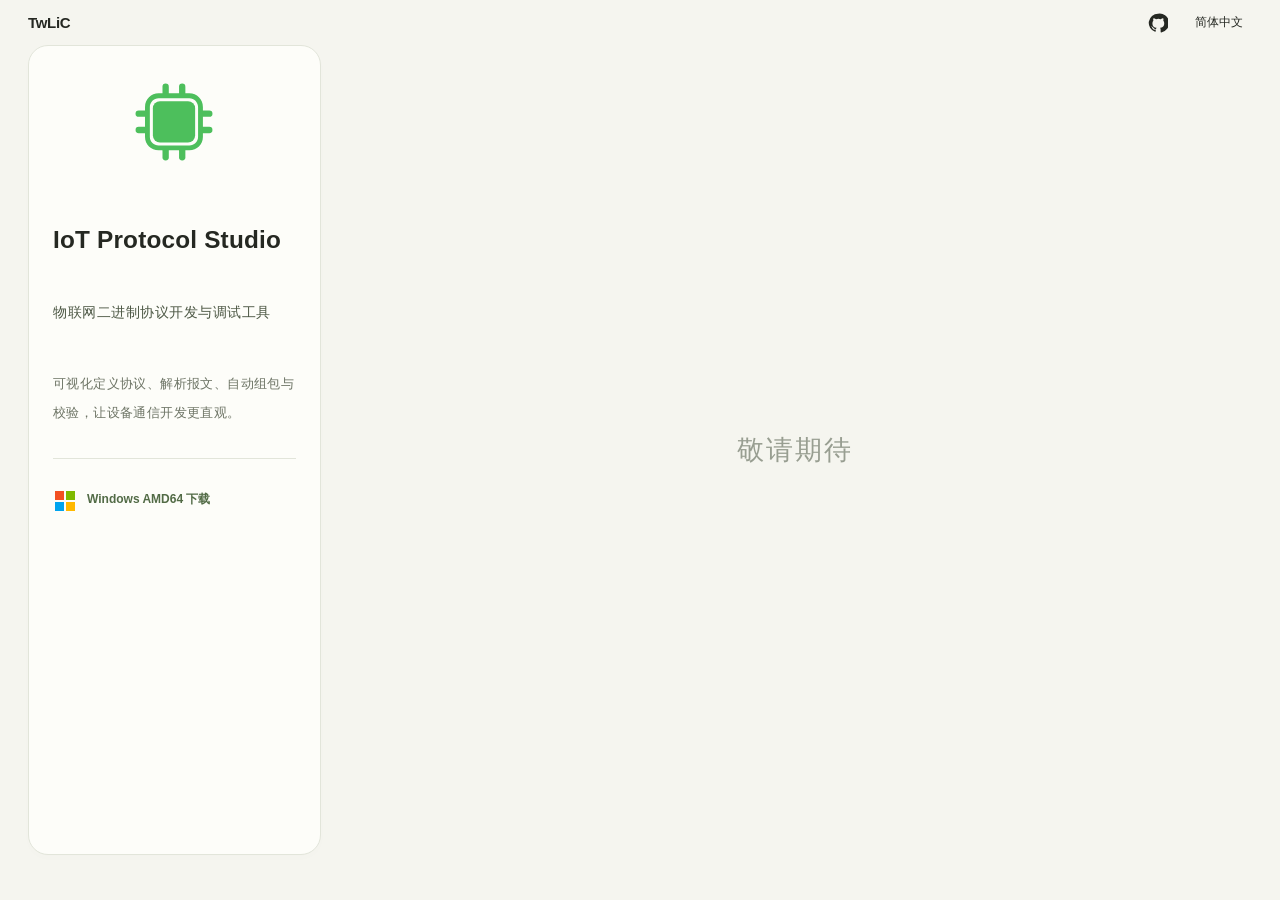
==== commit ee34ab7e: "build: publish GitHub and Windows links" ====
--- a/index.html
+++ b/index.html
@@ -1 +1 @@
-<!DOCTYPE html><html lang="zh-CN"><head><meta charSet="utf-8"/><meta name="viewport" content="width=device-width, initial-scale=1"/><link rel="stylesheet" href="/_next/static/chunks/2s_5303gpw2uj.css" data-precedence="next"/><link rel="stylesheet" href="/_next/static/chunks/0n-4q-6j389v7.css" data-precedence="next"/><link rel="preload" as="script" fetchPriority="low" href="/_next/static/chunks/0jg3e1qeot3sw.js"/><script src="/_next/static/chunks/3bsv16m4dmebx.js" async=""></script><script src="/_next/static/chunks/2bdgfsru2q9no.js" async=""></script><script src="/_next/static/chunks/turbopack-2-mtl5p_dvsts.js" async=""></script><script src="/_next/static/chunks/2jk5u4pxscngl.js" async=""></script><script src="/_next/static/chunks/3g-1fbjhn0-ta.js" async=""></script><title>TwLiC — Personal space</title><meta name="description" content="代码、项目、笔记与灵感。A personal space for code, projects, notes and ideas."/><script src="/_next/static/chunks/0cz1d0mv5g_q7.js" noModule=""></script></head><body><div hidden=""><!--$--><!--/$--></div><main class="card-workspace-module__fBF3NG__workspace"><header class="card-workspace-module__fBF3NG__topbar"><span class="card-workspace-module__fBF3NG__brand">TwLiC</span><details class="card-workspace-module__fBF3NG__languageMenu"><summary aria-label="切换语言">简体中文</summary><div class="card-workspace-module__fBF3NG__languageOptions"><button type="button" lang="zh-CN" aria-pressed="true">简体中文</button><button type="button" lang="en" aria-pressed="false">English</button></div></details></header><div class="card-workspace-module__fBF3NG__grid"><article class="card-workspace-module__fBF3NG__card" aria-labelledby="iot-protocol-studio-title"><div class="card-workspace-module__fBF3NG__cardBody" tabindex="0" role="region" aria-labelledby="iot-protocol-studio-title"><img alt="" loading="lazy" width="88" height="88" decoding="async" data-nimg="1" class="card-workspace-module__fBF3NG__appIcon" style="color:transparent" src="/icons/iot-protocol-studio.svg"/><h1 id="iot-protocol-studio-title" class="card-workspace-module__fBF3NG__appTitle">IoT Protocol Studio</h1><p class="card-workspace-module__fBF3NG__appSubtitle">物联网二进制协议开发与调试工具</p><p class="card-workspace-module__fBF3NG__appDescription">可视化定义协议、解析报文、自动组包与校验，让设备通信开发更直观。</p><section class="card-workspace-module__fBF3NG__platforms" aria-label="支持的平台"><button class="card-workspace-module__fBF3NG__platform" type="button" popoverTarget="iot-protocol-studio-architecture-menu" aria-label="Windows · AMD64 · 选择 CPU 架构"><span class="card-workspace-module__fBF3NG__systemIcon" aria-hidden="true" data-label="Windows"><svg width="24" height="24" viewBox="0 0 24 24" aria-hidden="true"><path fill="#f25022" d="M2 3h9v9H2z"></path><path fill="#7fba00" d="M13 3h9v9h-9z"></path><path fill="#00a4ef" d="M2 14h9v9H2z"></path><path fill="#ffb900" d="M13 14h9v9h-9z"></path></svg></span></button><div id="iot-protocol-studio-architecture-menu" class="card-workspace-module__fBF3NG__platformMenu" popover="auto" role="group" aria-label="选择 CPU 架构"><div class="card-workspace-module__fBF3NG__architectureTags"><button type="button" aria-pressed="true">AMD64</button><button type="button" aria-pressed="false">ARM64</button></div></div></section></div></article><div class="card-workspace-module__fBF3NG__comingSoon">敬请期待</div></div></main><!--$--><!--/$--><script src="/_next/static/chunks/0jg3e1qeot3sw.js" id="_R_" async=""></script><script>(self.__next_f=self.__next_f||[]).push([0])</script><script>self.__next_f.push([1,"1:\"$Sreact.fragment\"\n2:I[31676,[\"/_next/static/chunks/2jk5u4pxscngl.js\"],\"default\"]\n3:I[25376,[\"/_next/static/chunks/2jk5u4pxscngl.js\"],\"default\"]\n4:I[40484,[\"/_next/static/chunks/2jk5u4pxscngl.js\",\"/_next/static/chunks/3g-1fbjhn0-ta.js\"],\"CardWorkspace\"]\n5:I[27585,[\"/_next/static/chunks/2jk5u4pxscngl.js\"],\"OutletBoundary\"]\n6:\"$Sreact.suspense\"\n8:I[27585,[\"/_next/static/chunks/2jk5u4pxscngl.js\"],\"ViewportBoundary\"]\na:I[27585,[\"/_next/static/chunks/2jk5u4pxscngl.js\"],\"MetadataBoundary\"]\nc:I[73629,[\"/_next/static/chunks/2jk5u4pxscngl.js\"],\"default\",1]\n:HL[\"/_next/static/chunks/2s_5303gpw2uj.css\",\"style\"]\n:HL[\"/_next/static/chunks/0n-4q-6j389v7.css\",\"style\"]\n0:{\"P\":null,\"c\":[\"\",\"\"],\"q\":\"\",\"i\":false,\"f\":[[[\"\",{\"children\":[\"__PAGE__\",{},\"$undefined\",\"$undefined\",4608]},\"$undefined\",\"$undefined\",4624],[[\"$\",\"$1\",\"c\",{\"children\":[[[\"$\",\"link\",\"0\",{\"rel\":\"stylesheet\",\"href\":\"/_next/static/chunks/2s_5303gpw2uj.css\",\"precedence\":\"next\",\"crossOrigin\":\"$undefined\",\"nonce\":\"$undefined\"}],[\"$\",\"script\",\"script-0\",{\"src\":\"/_next/static/chunks/2jk5u4pxscngl.js\",\"async\":true,\"nonce\":\"$undefined\"}]],[\"$\",\"html\",null,{\"lang\":\"zh-CN\",\"children\":[\"$\",\"body\",null,{\"children\":[\"$\",\"$L2\",null,{\"parallelRouterKey\":\"children\",\"error\":\"$undefined\",\"errorStyles\":\"$undefined\",\"errorScripts\":\"$undefined\",\"template\":[\"$\",\"$L3\",null,{}],\"templateStyles\":\"$undefined\",\"templateScripts\":\"$undefined\",\"notFound\":[[[\"$\",\"title\",null,{\"children\":\"404: This page could not be found.\"}],[\"$\",\"div\",null,{\"style\":{\"fontFamily\":\"system-ui,\\\"Segoe UI\\\",Roboto,Helvetica,Arial,sans-serif,\\\"Apple Color Emoji\\\",\\\"Segoe UI Emoji\\\"\",\"height\":\"100vh\",\"textAlign\":\"center\",\"display\":\"flex\",\"flexDirection\":\"column\",\"alignItems\":\"center\",\"justifyContent\":\"center\"},\"children\":[\"$\",\"div\",null,{\"children\":[[\"$\",\"style\",null,{\"dangerouslySetInnerHTML\":{\"__html\":\"body{color:#000;background:#fff;margin:0}.next-error-h1{border-right:1px solid rgba(0,0,0,.3)}@media (prefers-color-scheme:dark){body{color:#fff;background:#000}.next-error-h1{border-right:1px solid rgba(255,255,255,.3)}}\"}}],[\"$\",\"h1\",null,{\"className\":\"next-error-h1\",\"style\":{\"display\":\"inline-block\",\"margin\":\"0 20px 0 0\",\"padding\":\"0 23px 0 0\",\"fontSize\":24,\"fontWeight\":500,\"verticalAlign\":\"top\",\"lineHeight\":\"49px\"},\"children\":404}],[\"$\",\"div\",null,{\"style\":{\"display\":\"inline-block\"},\"children\":[\"$\",\"h2\",null,{\"style\":{\"fontSize\":14,\"fontWeight\":400,\"lineHeight\":\"49px\",\"margin\":0},\"children\":\"This page could not be found.\"}]}]]}]}]],[]],\"forbidden\":\"$undefined\",\"unauthorized\":\"$undefined\"}]}]}]]}],{\"children\":[[\"$\",\"$1\",\"c\",{\"children\":[[\"$\",\"$L4\",null,{}],[[\"$\",\"link\",\"0\",{\"rel\":\"stylesheet\",\"href\":\"/_next/static/chunks/0n-4q-6j389v7.css\",\"precedence\":\"next\",\"crossOrigin\":\"$undefined\",\"nonce\":\"$undefined\"}],[\"$\",\"script\",\"script-0\",{\"src\":\"/_next/static/chunks/3g-1fbjhn0-ta.js\",\"async\":true,\"nonce\":\"$undefined\"}]],[\"$\",\"$L5\",null,{\"children\":[\"$\",\"$6\",null,{\"name\":\"Next.MetadataOutlet\",\"children\":\"$@7\"}]}]]}],{},null,false,null]},null,false,null],[\"$\",\"$1\",\"h\",{\"children\":[null,[\"$\",\"$L8\",null,{\"children\":\"$L9\"}],[\"$\",\"div\",null,{\"hidden\":true,\"children\":[\"$\",\"$La\",null,{\"children\":[\"$\",\"$6\",null,{\"name\":\"Next.Metadata\",\"children\":\"$Lb\"}]}]}],null]}],false]],\"m\":\"$undefined\",\"G\":[\"$c\",[[\"$\",\"link\",\"0\",{\"rel\":\"stylesheet\",\"href\":\"/_next/static/chunks/2s_5303gpw2uj.css\",\"precedence\":\"next\",\"crossOrigin\":\"$undefined\",\"nonce\":\"$undefined\"}]]],\"S\":true,\"h\":null,\"r\":\"$undefined\",\"s\":\"$undefined\",\"a\":\"$undefined\",\"l\":\"$undefined\",\"p\":\"$undefined\",\"d\":\"$undefined\",\"b\":\"yBDMzSffmlkSiIZoyS02F\"}\n9:[[\"$\",\"meta\",\"0\",{\"charSet\":\"utf-8\"}],[\"$\",\"meta\",\"1\",{\"name\":\"viewport\",\"content\":\"width=device-width, initial-scale=1\"}]]\n7:null\nb:[[\"$\",\"title\",\"0\",{\"children\":\"TwLiC — Personal space\"}],[\"$\",\"meta\",\"1\",{\"name\":\"description\",\"content\":\"代码、项目、笔记与灵感。A personal space for code, projects, notes and ideas.\"}]]\n"])</script></body></html>+<!DOCTYPE html><html lang="zh-CN"><head><meta charSet="utf-8"/><meta name="viewport" content="width=device-width, initial-scale=1"/><link rel="stylesheet" href="/_next/static/chunks/2s_5303gpw2uj.css" data-precedence="next"/><link rel="stylesheet" href="/_next/static/chunks/3acohwo09ck16.css" data-precedence="next"/><link rel="preload" as="script" fetchPriority="low" href="/_next/static/chunks/0jg3e1qeot3sw.js"/><script src="/_next/static/chunks/3bsv16m4dmebx.js" async=""></script><script src="/_next/static/chunks/2bdgfsru2q9no.js" async=""></script><script src="/_next/static/chunks/turbopack-2-mtl5p_dvsts.js" async=""></script><script src="/_next/static/chunks/2jk5u4pxscngl.js" async=""></script><script src="/_next/static/chunks/39494a2e-15gm.js" async=""></script><title>TwLiC — Personal space</title><meta name="description" content="代码、项目、笔记与灵感。A personal space for code, projects, notes and ideas."/><script src="/_next/static/chunks/0cz1d0mv5g_q7.js" noModule=""></script></head><body><div hidden=""><!--$--><!--/$--></div><main class="card-workspace-module__fBF3NG__workspace"><header class="card-workspace-module__fBF3NG__topbar"><span class="card-workspace-module__fBF3NG__brand">TwLiC</span><nav class="card-workspace-module__fBF3NG__topbarActions" aria-label="相关链接"><a class="card-workspace-module__fBF3NG__githubLink" href="https://github.com/ZevixQuatol/IoT-Protocol-Studio" aria-label="GitHub" title="GitHub"><svg viewBox="0 0 24 24" width="20" height="20" fill="currentColor" aria-hidden="true"><path d="M12 .9a11.1 11.1 0 0 0-3.51 21.63c.55.1.76-.24.76-.54v-2.1c-3.1.68-3.76-1.32-3.76-1.32-.5-1.3-1.24-1.65-1.24-1.65-1.02-.7.08-.69.08-.69 1.13.08 1.72 1.16 1.72 1.16 1 .1.75 2.5 3.6 1.78.1-.72.4-1.2.72-1.48-2.47-.28-5.06-1.24-5.06-5.5 0-1.22.44-2.22 1.16-3-.12-.28-.5-1.42.1-2.96 0 0 .95-.3 3.05 1.14a10.6 10.6 0 0 1 5.56 0c2.1-1.43 3.05-1.14 3.05-1.14.6 1.54.22 2.68.1 2.96.72.78 1.16 1.78 1.16 3 0 4.27-2.6 5.22-5.08 5.5.4.34.76 1 .76 2.02v3c0 .3.2.65.77.54A11.1 11.1 0 0 0 12 .9Z"></path></svg></a><details class="card-workspace-module__fBF3NG__languageMenu"><summary aria-label="切换语言">简体中文</summary><div class="card-workspace-module__fBF3NG__languageOptions"><button type="button" lang="zh-CN" aria-pressed="true">简体中文</button><button type="button" lang="en" aria-pressed="false">English</button></div></details></nav></header><div class="card-workspace-module__fBF3NG__grid"><article class="card-workspace-module__fBF3NG__card" aria-labelledby="iot-protocol-studio-title"><div class="card-workspace-module__fBF3NG__cardBody" tabindex="0" role="region" aria-labelledby="iot-protocol-studio-title"><img alt="" loading="lazy" width="88" height="88" decoding="async" data-nimg="1" class="card-workspace-module__fBF3NG__appIcon" style="color:transparent" src="/icons/iot-protocol-studio.svg"/><h1 id="iot-protocol-studio-title" class="card-workspace-module__fBF3NG__appTitle">IoT Protocol Studio</h1><p class="card-workspace-module__fBF3NG__appSubtitle">物联网二进制协议开发与调试工具</p><p class="card-workspace-module__fBF3NG__appDescription">可视化定义协议、解析报文、自动组包与校验，让设备通信开发更直观。</p><section class="card-workspace-module__fBF3NG__platforms" aria-label="下载"><a class="card-workspace-module__fBF3NG__downloadLink" href="https://github.com/ZevixQuatol/IoT-Protocol-Studio/releases/latest/download/IoT-Protocol-Studio-v1.0.0-windows-amd64.zip"><span class="card-workspace-module__fBF3NG__systemIcon" aria-hidden="true" data-label="Windows"><svg width="24" height="24" viewBox="0 0 24 24" aria-hidden="true"><path fill="#f25022" d="M2 3h9v9H2z"></path><path fill="#7fba00" d="M13 3h9v9h-9z"></path><path fill="#00a4ef" d="M2 14h9v9H2z"></path><path fill="#ffb900" d="M13 14h9v9h-9z"></path></svg></span><span>Windows AMD64 下载</span></a></section></div></article><div class="card-workspace-module__fBF3NG__comingSoon">敬请期待</div></div></main><!--$--><!--/$--><script src="/_next/static/chunks/0jg3e1qeot3sw.js" id="_R_" async=""></script><script>(self.__next_f=self.__next_f||[]).push([0])</script><script>self.__next_f.push([1,"1:\"$Sreact.fragment\"\n2:I[31676,[\"/_next/static/chunks/2jk5u4pxscngl.js\"],\"default\"]\n3:I[25376,[\"/_next/static/chunks/2jk5u4pxscngl.js\"],\"default\"]\n4:I[40484,[\"/_next/static/chunks/2jk5u4pxscngl.js\",\"/_next/static/chunks/39494a2e-15gm.js\"],\"CardWorkspace\"]\n5:I[27585,[\"/_next/static/chunks/2jk5u4pxscngl.js\"],\"OutletBoundary\"]\n6:\"$Sreact.suspense\"\n8:I[27585,[\"/_next/static/chunks/2jk5u4pxscngl.js\"],\"ViewportBoundary\"]\na:I[27585,[\"/_next/static/chunks/2jk5u4pxscngl.js\"],\"MetadataBoundary\"]\nc:I[73629,[\"/_next/static/chunks/2jk5u4pxscngl.js\"],\"default\",1]\n:HL[\"/_next/static/chunks/2s_5303gpw2uj.css\",\"style\"]\n:HL[\"/_next/static/chunks/3acohwo09ck16.css\",\"style\"]\n0:{\"P\":null,\"c\":[\"\",\"\"],\"q\":\"\",\"i\":false,\"f\":[[[\"\",{\"children\":[\"__PAGE__\",{},\"$undefined\",\"$undefined\",4608]},\"$undefined\",\"$undefined\",4624],[[\"$\",\"$1\",\"c\",{\"children\":[[[\"$\",\"link\",\"0\",{\"rel\":\"stylesheet\",\"href\":\"/_next/static/chunks/2s_5303gpw2uj.css\",\"precedence\":\"next\",\"crossOrigin\":\"$undefined\",\"nonce\":\"$undefined\"}],[\"$\",\"script\",\"script-0\",{\"src\":\"/_next/static/chunks/2jk5u4pxscngl.js\",\"async\":true,\"nonce\":\"$undefined\"}]],[\"$\",\"html\",null,{\"lang\":\"zh-CN\",\"children\":[\"$\",\"body\",null,{\"children\":[\"$\",\"$L2\",null,{\"parallelRouterKey\":\"children\",\"error\":\"$undefined\",\"errorStyles\":\"$undefined\",\"errorScripts\":\"$undefined\",\"template\":[\"$\",\"$L3\",null,{}],\"templateStyles\":\"$undefined\",\"templateScripts\":\"$undefined\",\"notFound\":[[[\"$\",\"title\",null,{\"children\":\"404: This page could not be found.\"}],[\"$\",\"div\",null,{\"style\":{\"fontFamily\":\"system-ui,\\\"Segoe UI\\\",Roboto,Helvetica,Arial,sans-serif,\\\"Apple Color Emoji\\\",\\\"Segoe UI Emoji\\\"\",\"height\":\"100vh\",\"textAlign\":\"center\",\"display\":\"flex\",\"flexDirection\":\"column\",\"alignItems\":\"center\",\"justifyContent\":\"center\"},\"children\":[\"$\",\"div\",null,{\"children\":[[\"$\",\"style\",null,{\"dangerouslySetInnerHTML\":{\"__html\":\"body{color:#000;background:#fff;margin:0}.next-error-h1{border-right:1px solid rgba(0,0,0,.3)}@media (prefers-color-scheme:dark){body{color:#fff;background:#000}.next-error-h1{border-right:1px solid rgba(255,255,255,.3)}}\"}}],[\"$\",\"h1\",null,{\"className\":\"next-error-h1\",\"style\":{\"display\":\"inline-block\",\"margin\":\"0 20px 0 0\",\"padding\":\"0 23px 0 0\",\"fontSize\":24,\"fontWeight\":500,\"verticalAlign\":\"top\",\"lineHeight\":\"49px\"},\"children\":404}],[\"$\",\"div\",null,{\"style\":{\"display\":\"inline-block\"},\"children\":[\"$\",\"h2\",null,{\"style\":{\"fontSize\":14,\"fontWeight\":400,\"lineHeight\":\"49px\",\"margin\":0},\"children\":\"This page could not be found.\"}]}]]}]}]],[]],\"forbidden\":\"$undefined\",\"unauthorized\":\"$undefined\"}]}]}]]}],{\"children\":[[\"$\",\"$1\",\"c\",{\"children\":[[\"$\",\"$L4\",null,{}],[[\"$\",\"link\",\"0\",{\"rel\":\"stylesheet\",\"href\":\"/_next/static/chunks/3acohwo09ck16.css\",\"precedence\":\"next\",\"crossOrigin\":\"$undefined\",\"nonce\":\"$undefined\"}],[\"$\",\"script\",\"script-0\",{\"src\":\"/_next/static/chunks/39494a2e-15gm.js\",\"async\":true,\"nonce\":\"$undefined\"}]],[\"$\",\"$L5\",null,{\"children\":[\"$\",\"$6\",null,{\"name\":\"Next.MetadataOutlet\",\"children\":\"$@7\"}]}]]}],{},null,false,null]},null,false,null],[\"$\",\"$1\",\"h\",{\"children\":[null,[\"$\",\"$L8\",null,{\"children\":\"$L9\"}],[\"$\",\"div\",null,{\"hidden\":true,\"children\":[\"$\",\"$La\",null,{\"children\":[\"$\",\"$6\",null,{\"name\":\"Next.Metadata\",\"children\":\"$Lb\"}]}]}],null]}],false]],\"m\":\"$undefined\",\"G\":[\"$c\",[[\"$\",\"link\",\"0\",{\"rel\":\"stylesheet\",\"href\":\"/_next/static/chunks/2s_5303gpw2uj.css\",\"precedence\":\"next\",\"crossOrigin\":\"$undefined\",\"nonce\":\"$undefined\"}]]],\"S\":true,\"h\":null,\"r\":\"$undefined\",\"s\":\"$undefined\",\"a\":\"$undefined\",\"l\":\"$undefined\",\"p\":\"$undefined\",\"d\":\"$undefined\",\"b\":\"Ps9svU86EZafWiSa5o7Ie\"}\n9:[[\"$\",\"meta\",\"0\",{\"charSet\":\"utf-8\"}],[\"$\",\"meta\",\"1\",{\"name\":\"viewport\",\"content\":\"width=device-width, initial-scale=1\"}]]\n7:null\nb:[[\"$\",\"title\",\"0\",{\"children\":\"TwLiC — Personal space\"}],[\"$\",\"meta\",\"1\",{\"name\":\"description\",\"content\":\"代码、项目、笔记与灵感。A personal space for code, projects, notes and ideas.\"}]]\n"])</script></body></html>
--- a/_next/static/chunks/3acohwo09ck16.css
+++ b/_next/static/chunks/3acohwo09ck16.css
@@ -0,0 +1 @@
+.card-workspace-module__fBF3NG__workspace{height:100dvh;padding:0 28px}.card-workspace-module__fBF3NG__topbar{justify-content:space-between;align-items:center;height:5dvh;display:flex}.card-workspace-module__fBF3NG__brand{letter-spacing:-.3px;font-size:15px;font-weight:650}.card-workspace-module__fBF3NG__topbarActions{align-items:center;gap:12px;display:flex}.card-workspace-module__fBF3NG__githubLink{width:32px;height:32px;color:var(--ink);justify-content:center;align-items:center;display:inline-flex}.card-workspace-module__fBF3NG__githubLink:hover{color:#526b46}.card-workspace-module__fBF3NG__githubLink:focus-visible{outline-offset:2px;outline:2px solid #51734d}.card-workspace-module__fBF3NG__languageMenu{z-index:3;position:relative}.card-workspace-module__fBF3NG__languageMenu summary{cursor:pointer;border-radius:7px;padding:5px 9px;font-size:12px;list-style:none}.card-workspace-module__fBF3NG__languageMenu summary::-webkit-details-marker{display:none}.card-workspace-module__fBF3NG__languageMenu summary:hover,.card-workspace-module__fBF3NG__languageMenu[open] summary{background:#e7e9df}.card-workspace-module__fBF3NG__languageMenu summary:focus-visible{outline-offset:2px;outline:2px solid #51734d}.card-workspace-module__fBF3NG__languageOptions{border:1px solid var(--line);background:#fff;border-radius:12px;width:150px;padding:5px;position:absolute;top:calc(100% + 8px);right:0;box-shadow:0 10px 25px #25282212}.card-workspace-module__fBF3NG__languageOptions button{width:100%;color:var(--ink);text-align:left;background:0 0;border:0;border-radius:7px;padding:10px;font-size:12px}.card-workspace-module__fBF3NG__languageOptions button:hover,.card-workspace-module__fBF3NG__languageOptions button[aria-pressed=true]{background:#eef2e7}.card-workspace-module__fBF3NG__grid{grid-template-columns:repeat(4,minmax(0,1fr));gap:18px;height:90dvh;display:grid}.card-workspace-module__fBF3NG__comingSoon{color:#989e91;letter-spacing:2px;grid-column:2/-1;place-items:center;font-size:clamp(20px,2.1vw,32px);font-weight:400;display:grid}.card-workspace-module__fBF3NG__card{border:1px solid var(--line);background:#fdfdf9;border-radius:20px;flex-direction:column;min-width:0;height:100%;min-height:0;display:flex;overflow:hidden;box-shadow:0 3px 8px #30382703}.card-workspace-module__fBF3NG__cardBody{overscroll-behavior:contain;touch-action:pan-y;scrollbar-width:none;overflow-wrap:anywhere;flex:1;min-height:0;padding:32px 24px;overflow:hidden auto}.card-workspace-module__fBF3NG__cardBody::-webkit-scrollbar{display:none}.card-workspace-module__fBF3NG__cardBody:focus-visible{outline-offset:-4px}.card-workspace-module__fBF3NG__appIcon{object-fit:contain;width:88px;height:88px;margin:0 auto 56px;display:block}.card-workspace-module__fBF3NG__appTitle{letter-spacing:.2px;margin:0 0 40px;font-size:clamp(22px,1.9vw,30px);font-weight:600;line-height:1.5}.card-workspace-module__fBF3NG__appSubtitle{letter-spacing:.5px;color:#4d5845;margin:0 0 44px;font-size:14px;font-weight:500;line-height:2}.card-workspace-module__fBF3NG__appDescription{letter-spacing:.4px;color:#6d7465;margin:0;font-size:13px;line-height:2.2}.card-workspace-module__fBF3NG__platforms{border-top:1px solid var(--line);margin-top:30px;padding-top:22px}.card-workspace-module__fBF3NG__downloadLink{color:#526b46;align-items:center;gap:10px;min-height:38px;font-size:12px;font-weight:600;text-decoration:none;display:inline-flex}.card-workspace-module__fBF3NG__downloadLink:hover{color:#435a38;text-decoration:underline}.card-workspace-module__fBF3NG__downloadLink:focus-visible{outline-offset:3px;outline:2px solid #51734d}.card-workspace-module__fBF3NG__systemIcon{align-items:center;display:flex;position:relative}.card-workspace-module__fBF3NG__storageError{color:#8e4c34;margin:8px 0 0;font-size:11px}@media (max-width:1100px){.card-workspace-module__fBF3NG__workspace{padding:0 14px}.card-workspace-module__fBF3NG__grid{gap:10px}.card-workspace-module__fBF3NG__cardBody{padding:26px 18px}}
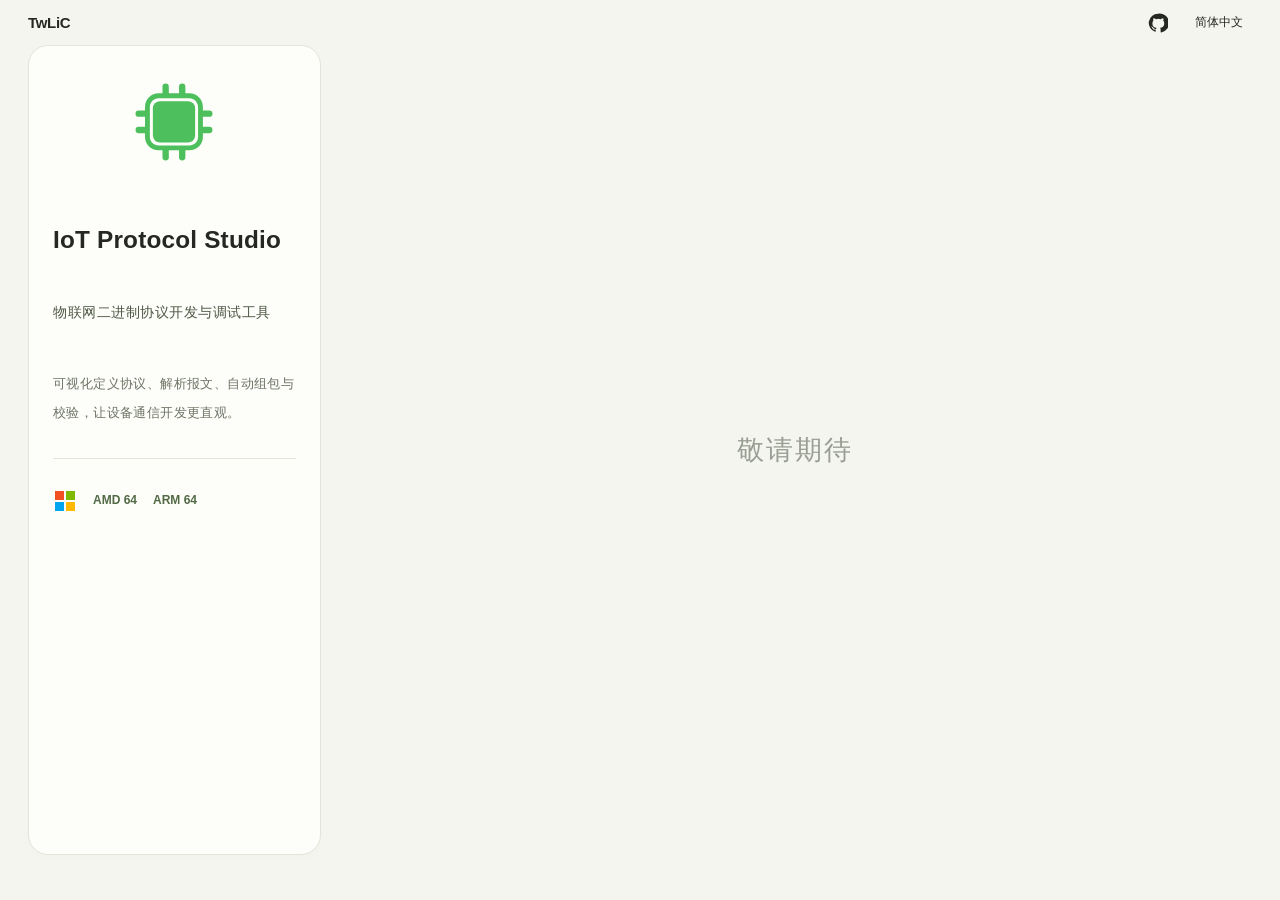
==== commit 9f828791: "build: add Windows ARM64 download" ====
--- a/index.html
+++ b/index.html
@@ -1 +1 @@
-<!DOCTYPE html><html lang="zh-CN"><head><meta charSet="utf-8"/><meta name="viewport" content="width=device-width, initial-scale=1"/><link rel="stylesheet" href="/_next/static/chunks/2s_5303gpw2uj.css" data-precedence="next"/><link rel="stylesheet" href="/_next/static/chunks/3acohwo09ck16.css" data-precedence="next"/><link rel="preload" as="script" fetchPriority="low" href="/_next/static/chunks/0jg3e1qeot3sw.js"/><script src="/_next/static/chunks/3bsv16m4dmebx.js" async=""></script><script src="/_next/static/chunks/2bdgfsru2q9no.js" async=""></script><script src="/_next/static/chunks/turbopack-2-mtl5p_dvsts.js" async=""></script><script src="/_next/static/chunks/2jk5u4pxscngl.js" async=""></script><script src="/_next/static/chunks/39494a2e-15gm.js" async=""></script><title>TwLiC — Personal space</title><meta name="description" content="代码、项目、笔记与灵感。A personal space for code, projects, notes and ideas."/><script src="/_next/static/chunks/0cz1d0mv5g_q7.js" noModule=""></script></head><body><div hidden=""><!--$--><!--/$--></div><main class="card-workspace-module__fBF3NG__workspace"><header class="card-workspace-module__fBF3NG__topbar"><span class="card-workspace-module__fBF3NG__brand">TwLiC</span><nav class="card-workspace-module__fBF3NG__topbarActions" aria-label="相关链接"><a class="card-workspace-module__fBF3NG__githubLink" href="https://github.com/ZevixQuatol/IoT-Protocol-Studio" aria-label="GitHub" title="GitHub"><svg viewBox="0 0 24 24" width="20" height="20" fill="currentColor" aria-hidden="true"><path d="M12 .9a11.1 11.1 0 0 0-3.51 21.63c.55.1.76-.24.76-.54v-2.1c-3.1.68-3.76-1.32-3.76-1.32-.5-1.3-1.24-1.65-1.24-1.65-1.02-.7.08-.69.08-.69 1.13.08 1.72 1.16 1.72 1.16 1 .1.75 2.5 3.6 1.78.1-.72.4-1.2.72-1.48-2.47-.28-5.06-1.24-5.06-5.5 0-1.22.44-2.22 1.16-3-.12-.28-.5-1.42.1-2.96 0 0 .95-.3 3.05 1.14a10.6 10.6 0 0 1 5.56 0c2.1-1.43 3.05-1.14 3.05-1.14.6 1.54.22 2.68.1 2.96.72.78 1.16 1.78 1.16 3 0 4.27-2.6 5.22-5.08 5.5.4.34.76 1 .76 2.02v3c0 .3.2.65.77.54A11.1 11.1 0 0 0 12 .9Z"></path></svg></a><details class="card-workspace-module__fBF3NG__languageMenu"><summary aria-label="切换语言">简体中文</summary><div class="card-workspace-module__fBF3NG__languageOptions"><button type="button" lang="zh-CN" aria-pressed="true">简体中文</button><button type="button" lang="en" aria-pressed="false">English</button></div></details></nav></header><div class="card-workspace-module__fBF3NG__grid"><article class="card-workspace-module__fBF3NG__card" aria-labelledby="iot-protocol-studio-title"><div class="card-workspace-module__fBF3NG__cardBody" tabindex="0" role="region" aria-labelledby="iot-protocol-studio-title"><img alt="" loading="lazy" width="88" height="88" decoding="async" data-nimg="1" class="card-workspace-module__fBF3NG__appIcon" style="color:transparent" src="/icons/iot-protocol-studio.svg"/><h1 id="iot-protocol-studio-title" class="card-workspace-module__fBF3NG__appTitle">IoT Protocol Studio</h1><p class="card-workspace-module__fBF3NG__appSubtitle">物联网二进制协议开发与调试工具</p><p class="card-workspace-module__fBF3NG__appDescription">可视化定义协议、解析报文、自动组包与校验，让设备通信开发更直观。</p><section class="card-workspace-module__fBF3NG__platforms" aria-label="下载"><a class="card-workspace-module__fBF3NG__downloadLink" href="https://github.com/ZevixQuatol/IoT-Protocol-Studio/releases/latest/download/IoT-Protocol-Studio-v1.0.0-windows-amd64.zip"><span class="card-workspace-module__fBF3NG__systemIcon" aria-hidden="true" data-label="Windows"><svg width="24" height="24" viewBox="0 0 24 24" aria-hidden="true"><path fill="#f25022" d="M2 3h9v9H2z"></path><path fill="#7fba00" d="M13 3h9v9h-9z"></path><path fill="#00a4ef" d="M2 14h9v9H2z"></path><path fill="#ffb900" d="M13 14h9v9h-9z"></path></svg></span><span>Windows AMD64 下载</span></a></section></div></article><div class="card-workspace-module__fBF3NG__comingSoon">敬请期待</div></div></main><!--$--><!--/$--><script src="/_next/static/chunks/0jg3e1qeot3sw.js" id="_R_" async=""></script><script>(self.__next_f=self.__next_f||[]).push([0])</script><script>self.__next_f.push([1,"1:\"$Sreact.fragment\"\n2:I[31676,[\"/_next/static/chunks/2jk5u4pxscngl.js\"],\"default\"]\n3:I[25376,[\"/_next/static/chunks/2jk5u4pxscngl.js\"],\"default\"]\n4:I[40484,[\"/_next/static/chunks/2jk5u4pxscngl.js\",\"/_next/static/chunks/39494a2e-15gm.js\"],\"CardWorkspace\"]\n5:I[27585,[\"/_next/static/chunks/2jk5u4pxscngl.js\"],\"OutletBoundary\"]\n6:\"$Sreact.suspense\"\n8:I[27585,[\"/_next/static/chunks/2jk5u4pxscngl.js\"],\"ViewportBoundary\"]\na:I[27585,[\"/_next/static/chunks/2jk5u4pxscngl.js\"],\"MetadataBoundary\"]\nc:I[73629,[\"/_next/static/chunks/2jk5u4pxscngl.js\"],\"default\",1]\n:HL[\"/_next/static/chunks/2s_5303gpw2uj.css\",\"style\"]\n:HL[\"/_next/static/chunks/3acohwo09ck16.css\",\"style\"]\n0:{\"P\":null,\"c\":[\"\",\"\"],\"q\":\"\",\"i\":false,\"f\":[[[\"\",{\"children\":[\"__PAGE__\",{},\"$undefined\",\"$undefined\",4608]},\"$undefined\",\"$undefined\",4624],[[\"$\",\"$1\",\"c\",{\"children\":[[[\"$\",\"link\",\"0\",{\"rel\":\"stylesheet\",\"href\":\"/_next/static/chunks/2s_5303gpw2uj.css\",\"precedence\":\"next\",\"crossOrigin\":\"$undefined\",\"nonce\":\"$undefined\"}],[\"$\",\"script\",\"script-0\",{\"src\":\"/_next/static/chunks/2jk5u4pxscngl.js\",\"async\":true,\"nonce\":\"$undefined\"}]],[\"$\",\"html\",null,{\"lang\":\"zh-CN\",\"children\":[\"$\",\"body\",null,{\"children\":[\"$\",\"$L2\",null,{\"parallelRouterKey\":\"children\",\"error\":\"$undefined\",\"errorStyles\":\"$undefined\",\"errorScripts\":\"$undefined\",\"template\":[\"$\",\"$L3\",null,{}],\"templateStyles\":\"$undefined\",\"templateScripts\":\"$undefined\",\"notFound\":[[[\"$\",\"title\",null,{\"children\":\"404: This page could not be found.\"}],[\"$\",\"div\",null,{\"style\":{\"fontFamily\":\"system-ui,\\\"Segoe UI\\\",Roboto,Helvetica,Arial,sans-serif,\\\"Apple Color Emoji\\\",\\\"Segoe UI Emoji\\\"\",\"height\":\"100vh\",\"textAlign\":\"center\",\"display\":\"flex\",\"flexDirection\":\"column\",\"alignItems\":\"center\",\"justifyContent\":\"center\"},\"children\":[\"$\",\"div\",null,{\"children\":[[\"$\",\"style\",null,{\"dangerouslySetInnerHTML\":{\"__html\":\"body{color:#000;background:#fff;margin:0}.next-error-h1{border-right:1px solid rgba(0,0,0,.3)}@media (prefers-color-scheme:dark){body{color:#fff;background:#000}.next-error-h1{border-right:1px solid rgba(255,255,255,.3)}}\"}}],[\"$\",\"h1\",null,{\"className\":\"next-error-h1\",\"style\":{\"display\":\"inline-block\",\"margin\":\"0 20px 0 0\",\"padding\":\"0 23px 0 0\",\"fontSize\":24,\"fontWeight\":500,\"verticalAlign\":\"top\",\"lineHeight\":\"49px\"},\"children\":404}],[\"$\",\"div\",null,{\"style\":{\"display\":\"inline-block\"},\"children\":[\"$\",\"h2\",null,{\"style\":{\"fontSize\":14,\"fontWeight\":400,\"lineHeight\":\"49px\",\"margin\":0},\"children\":\"This page could not be found.\"}]}]]}]}]],[]],\"forbidden\":\"$undefined\",\"unauthorized\":\"$undefined\"}]}]}]]}],{\"children\":[[\"$\",\"$1\",\"c\",{\"children\":[[\"$\",\"$L4\",null,{}],[[\"$\",\"link\",\"0\",{\"rel\":\"stylesheet\",\"href\":\"/_next/static/chunks/3acohwo09ck16.css\",\"precedence\":\"next\",\"crossOrigin\":\"$undefined\",\"nonce\":\"$undefined\"}],[\"$\",\"script\",\"script-0\",{\"src\":\"/_next/static/chunks/39494a2e-15gm.js\",\"async\":true,\"nonce\":\"$undefined\"}]],[\"$\",\"$L5\",null,{\"children\":[\"$\",\"$6\",null,{\"name\":\"Next.MetadataOutlet\",\"children\":\"$@7\"}]}]]}],{},null,false,null]},null,false,null],[\"$\",\"$1\",\"h\",{\"children\":[null,[\"$\",\"$L8\",null,{\"children\":\"$L9\"}],[\"$\",\"div\",null,{\"hidden\":true,\"children\":[\"$\",\"$La\",null,{\"children\":[\"$\",\"$6\",null,{\"name\":\"Next.Metadata\",\"children\":\"$Lb\"}]}]}],null]}],false]],\"m\":\"$undefined\",\"G\":[\"$c\",[[\"$\",\"link\",\"0\",{\"rel\":\"stylesheet\",\"href\":\"/_next/static/chunks/2s_5303gpw2uj.css\",\"precedence\":\"next\",\"crossOrigin\":\"$undefined\",\"nonce\":\"$undefined\"}]]],\"S\":true,\"h\":null,\"r\":\"$undefined\",\"s\":\"$undefined\",\"a\":\"$undefined\",\"l\":\"$undefined\",\"p\":\"$undefined\",\"d\":\"$undefined\",\"b\":\"Ps9svU86EZafWiSa5o7Ie\"}\n9:[[\"$\",\"meta\",\"0\",{\"charSet\":\"utf-8\"}],[\"$\",\"meta\",\"1\",{\"name\":\"viewport\",\"content\":\"width=device-width, initial-scale=1\"}]]\n7:null\nb:[[\"$\",\"title\",\"0\",{\"children\":\"TwLiC — Personal space\"}],[\"$\",\"meta\",\"1\",{\"name\":\"description\",\"content\":\"代码、项目、笔记与灵感。A personal space for code, projects, notes and ideas.\"}]]\n"])</script></body></html>+<!DOCTYPE html><html lang="zh-CN"><head><meta charSet="utf-8"/><meta name="viewport" content="width=device-width, initial-scale=1"/><link rel="stylesheet" href="/_next/static/chunks/2s_5303gpw2uj.css" data-precedence="next"/><link rel="stylesheet" href="/_next/static/chunks/130fk9-x9lmfx.css" data-precedence="next"/><link rel="preload" as="script" fetchPriority="low" href="/_next/static/chunks/0jg3e1qeot3sw.js"/><script src="/_next/static/chunks/3bsv16m4dmebx.js" async=""></script><script src="/_next/static/chunks/2bdgfsru2q9no.js" async=""></script><script src="/_next/static/chunks/turbopack-2-mtl5p_dvsts.js" async=""></script><script src="/_next/static/chunks/2jk5u4pxscngl.js" async=""></script><script src="/_next/static/chunks/1gusq88snp8qs.js" async=""></script><title>TwLiC — Personal space</title><meta name="description" content="代码、项目、笔记与灵感。A personal space for code, projects, notes and ideas."/><script src="/_next/static/chunks/0cz1d0mv5g_q7.js" noModule=""></script></head><body><div hidden=""><!--$--><!--/$--></div><main class="card-workspace-module__fBF3NG__workspace"><header class="card-workspace-module__fBF3NG__topbar"><span class="card-workspace-module__fBF3NG__brand">TwLiC</span><nav class="card-workspace-module__fBF3NG__topbarActions" aria-label="相关链接"><a class="card-workspace-module__fBF3NG__githubLink" href="https://github.com/ZevixQuatol/ZevixQuatol.github.io" aria-label="GitHub" title="GitHub"><svg viewBox="0 0 24 24" width="20" height="20" fill="currentColor" aria-hidden="true"><path d="M12 .9a11.1 11.1 0 0 0-3.51 21.63c.55.1.76-.24.76-.54v-2.1c-3.1.68-3.76-1.32-3.76-1.32-.5-1.3-1.24-1.65-1.24-1.65-1.02-.7.08-.69.08-.69 1.13.08 1.72 1.16 1.72 1.16 1 .1.75 2.5 3.6 1.78.1-.72.4-1.2.72-1.48-2.47-.28-5.06-1.24-5.06-5.5 0-1.22.44-2.22 1.16-3-.12-.28-.5-1.42.1-2.96 0 0 .95-.3 3.05 1.14a10.6 10.6 0 0 1 5.56 0c2.1-1.43 3.05-1.14 3.05-1.14.6 1.54.22 2.68.1 2.96.72.78 1.16 1.78 1.16 3 0 4.27-2.6 5.22-5.08 5.5.4.34.76 1 .76 2.02v3c0 .3.2.65.77.54A11.1 11.1 0 0 0 12 .9Z"></path></svg></a><details class="card-workspace-module__fBF3NG__languageMenu"><summary aria-label="切换语言">简体中文</summary><div class="card-workspace-module__fBF3NG__languageOptions"><button type="button" lang="zh-CN" aria-pressed="true">简体中文</button><button type="button" lang="en" aria-pressed="false">English</button></div></details></nav></header><div class="card-workspace-module__fBF3NG__grid"><article class="card-workspace-module__fBF3NG__card" aria-labelledby="iot-protocol-studio-title"><div class="card-workspace-module__fBF3NG__cardBody" tabindex="0" role="region" aria-labelledby="iot-protocol-studio-title"><img alt="" loading="lazy" width="88" height="88" decoding="async" data-nimg="1" class="card-workspace-module__fBF3NG__appIcon" style="color:transparent" src="/icons/iot-protocol-studio.svg"/><h1 id="iot-protocol-studio-title" class="card-workspace-module__fBF3NG__appTitle">IoT Protocol Studio</h1><p class="card-workspace-module__fBF3NG__appSubtitle">物联网二进制协议开发与调试工具</p><p class="card-workspace-module__fBF3NG__appDescription">可视化定义协议、解析报文、自动组包与校验，让设备通信开发更直观。</p><section class="card-workspace-module__fBF3NG__platforms" aria-label="下载"><div class="card-workspace-module__fBF3NG__downloadOptions"><span class="card-workspace-module__fBF3NG__systemIcon" aria-hidden="true" data-label="Windows"><svg width="24" height="24" viewBox="0 0 24 24" aria-hidden="true"><path fill="#f25022" d="M2 3h9v9H2z"></path><path fill="#7fba00" d="M13 3h9v9h-9z"></path><path fill="#00a4ef" d="M2 14h9v9H2z"></path><path fill="#ffb900" d="M13 14h9v9h-9z"></path></svg></span><a class="card-workspace-module__fBF3NG__downloadLink" href="https://github.com/ZevixQuatol/ZevixQuatol.github.io/releases/download/IoT-Protocol-Studio_v1.0.0/IoT-Protocol-Studio-v1.0.0-windows-amd64.zip">AMD 64</a><a class="card-workspace-module__fBF3NG__downloadLink" href="https://github.com/ZevixQuatol/ZevixQuatol.github.io/releases/download/IoT-Protocol-Studio_v1.0.0/IoT-Protocol-Studio-v1.0.0-windows-arm64.zip">ARM 64</a></div></section></div></article><div class="card-workspace-module__fBF3NG__comingSoon">敬请期待</div></div></main><!--$--><!--/$--><script src="/_next/static/chunks/0jg3e1qeot3sw.js" id="_R_" async=""></script><script>(self.__next_f=self.__next_f||[]).push([0])</script><script>self.__next_f.push([1,"1:\"$Sreact.fragment\"\n2:I[31676,[\"/_next/static/chunks/2jk5u4pxscngl.js\"],\"default\"]\n3:I[25376,[\"/_next/static/chunks/2jk5u4pxscngl.js\"],\"default\"]\n4:I[40484,[\"/_next/static/chunks/2jk5u4pxscngl.js\",\"/_next/static/chunks/1gusq88snp8qs.js\"],\"CardWorkspace\"]\n5:I[27585,[\"/_next/static/chunks/2jk5u4pxscngl.js\"],\"OutletBoundary\"]\n6:\"$Sreact.suspense\"\n8:I[27585,[\"/_next/static/chunks/2jk5u4pxscngl.js\"],\"ViewportBoundary\"]\na:I[27585,[\"/_next/static/chunks/2jk5u4pxscngl.js\"],\"MetadataBoundary\"]\nc:I[73629,[\"/_next/static/chunks/2jk5u4pxscngl.js\"],\"default\",1]\n:HL[\"/_next/static/chunks/2s_5303gpw2uj.css\",\"style\"]\n:HL[\"/_next/static/chunks/130fk9-x9lmfx.css\",\"style\"]\n0:{\"P\":null,\"c\":[\"\",\"\"],\"q\":\"\",\"i\":false,\"f\":[[[\"\",{\"children\":[\"__PAGE__\",{},\"$undefined\",\"$undefined\",4608]},\"$undefined\",\"$undefined\",4624],[[\"$\",\"$1\",\"c\",{\"children\":[[[\"$\",\"link\",\"0\",{\"rel\":\"stylesheet\",\"href\":\"/_next/static/chunks/2s_5303gpw2uj.css\",\"precedence\":\"next\",\"crossOrigin\":\"$undefined\",\"nonce\":\"$undefined\"}],[\"$\",\"script\",\"script-0\",{\"src\":\"/_next/static/chunks/2jk5u4pxscngl.js\",\"async\":true,\"nonce\":\"$undefined\"}]],[\"$\",\"html\",null,{\"lang\":\"zh-CN\",\"children\":[\"$\",\"body\",null,{\"children\":[\"$\",\"$L2\",null,{\"parallelRouterKey\":\"children\",\"error\":\"$undefined\",\"errorStyles\":\"$undefined\",\"errorScripts\":\"$undefined\",\"template\":[\"$\",\"$L3\",null,{}],\"templateStyles\":\"$undefined\",\"templateScripts\":\"$undefined\",\"notFound\":[[[\"$\",\"title\",null,{\"children\":\"404: This page could not be found.\"}],[\"$\",\"div\",null,{\"style\":{\"fontFamily\":\"system-ui,\\\"Segoe UI\\\",Roboto,Helvetica,Arial,sans-serif,\\\"Apple Color Emoji\\\",\\\"Segoe UI Emoji\\\"\",\"height\":\"100vh\",\"textAlign\":\"center\",\"display\":\"flex\",\"flexDirection\":\"column\",\"alignItems\":\"center\",\"justifyContent\":\"center\"},\"children\":[\"$\",\"div\",null,{\"children\":[[\"$\",\"style\",null,{\"dangerouslySetInnerHTML\":{\"__html\":\"body{color:#000;background:#fff;margin:0}.next-error-h1{border-right:1px solid rgba(0,0,0,.3)}@media (prefers-color-scheme:dark){body{color:#fff;background:#000}.next-error-h1{border-right:1px solid rgba(255,255,255,.3)}}\"}}],[\"$\",\"h1\",null,{\"className\":\"next-error-h1\",\"style\":{\"display\":\"inline-block\",\"margin\":\"0 20px 0 0\",\"padding\":\"0 23px 0 0\",\"fontSize\":24,\"fontWeight\":500,\"verticalAlign\":\"top\",\"lineHeight\":\"49px\"},\"children\":404}],[\"$\",\"div\",null,{\"style\":{\"display\":\"inline-block\"},\"children\":[\"$\",\"h2\",null,{\"style\":{\"fontSize\":14,\"fontWeight\":400,\"lineHeight\":\"49px\",\"margin\":0},\"children\":\"This page could not be found.\"}]}]]}]}]],[]],\"forbidden\":\"$undefined\",\"unauthorized\":\"$undefined\"}]}]}]]}],{\"children\":[[\"$\",\"$1\",\"c\",{\"children\":[[\"$\",\"$L4\",null,{}],[[\"$\",\"link\",\"0\",{\"rel\":\"stylesheet\",\"href\":\"/_next/static/chunks/130fk9-x9lmfx.css\",\"precedence\":\"next\",\"crossOrigin\":\"$undefined\",\"nonce\":\"$undefined\"}],[\"$\",\"script\",\"script-0\",{\"src\":\"/_next/static/chunks/1gusq88snp8qs.js\",\"async\":true,\"nonce\":\"$undefined\"}]],[\"$\",\"$L5\",null,{\"children\":[\"$\",\"$6\",null,{\"name\":\"Next.MetadataOutlet\",\"children\":\"$@7\"}]}]]}],{},null,false,null]},null,false,null],[\"$\",\"$1\",\"h\",{\"children\":[null,[\"$\",\"$L8\",null,{\"children\":\"$L9\"}],[\"$\",\"div\",null,{\"hidden\":true,\"children\":[\"$\",\"$La\",null,{\"children\":[\"$\",\"$6\",null,{\"name\":\"Next.Metadata\",\"children\":\"$Lb\"}]}]}],null]}],false]],\"m\":\"$undefined\",\"G\":[\"$c\",[[\"$\",\"link\",\"0\",{\"rel\":\"stylesheet\",\"href\":\"/_next/static/chunks/2s_5303gpw2uj.css\",\"precedence\":\"next\",\"crossOrigin\":\"$undefined\",\"nonce\":\"$undefined\"}]]],\"S\":true,\"h\":null,\"r\":\"$undefined\",\"s\":\"$undefined\",\"a\":\"$undefined\",\"l\":\"$undefined\",\"p\":\"$undefined\",\"d\":\"$undefined\",\"b\":\"V7CD3Fn14jaOPz8On6wXt\"}\n9:[[\"$\",\"meta\",\"0\",{\"charSet\":\"utf-8\"}],[\"$\",\"meta\",\"1\",{\"name\":\"viewport\",\"content\":\"width=device-width, initial-scale=1\"}]]\n7:null\nb:[[\"$\",\"title\",\"0\",{\"children\":\"TwLiC — Personal space\"}],[\"$\",\"meta\",\"1\",{\"name\":\"description\",\"content\":\"代码、项目、笔记与灵感。A personal space for code, projects, notes and ideas.\"}]]\n"])</script></body></html>
--- a/_next/static/chunks/130fk9-x9lmfx.css
+++ b/_next/static/chunks/130fk9-x9lmfx.css
@@ -0,0 +1 @@
+.card-workspace-module__fBF3NG__workspace{height:100dvh;padding:0 28px}.card-workspace-module__fBF3NG__topbar{justify-content:space-between;align-items:center;height:5dvh;display:flex}.card-workspace-module__fBF3NG__brand{letter-spacing:-.3px;font-size:15px;font-weight:650}.card-workspace-module__fBF3NG__topbarActions{align-items:center;gap:12px;display:flex}.card-workspace-module__fBF3NG__githubLink{width:32px;height:32px;color:var(--ink);justify-content:center;align-items:center;display:inline-flex}.card-workspace-module__fBF3NG__githubLink:hover{color:#526b46}.card-workspace-module__fBF3NG__githubLink:focus-visible{outline-offset:2px;outline:2px solid #51734d}.card-workspace-module__fBF3NG__languageMenu{z-index:3;position:relative}.card-workspace-module__fBF3NG__languageMenu summary{cursor:pointer;border-radius:7px;padding:5px 9px;font-size:12px;list-style:none}.card-workspace-module__fBF3NG__languageMenu summary::-webkit-details-marker{display:none}.card-workspace-module__fBF3NG__languageMenu summary:hover,.card-workspace-module__fBF3NG__languageMenu[open] summary{background:#e7e9df}.card-workspace-module__fBF3NG__languageMenu summary:focus-visible{outline-offset:2px;outline:2px solid #51734d}.card-workspace-module__fBF3NG__languageOptions{border:1px solid var(--line);background:#fff;border-radius:12px;width:150px;padding:5px;position:absolute;top:calc(100% + 8px);right:0;box-shadow:0 10px 25px #25282212}.card-workspace-module__fBF3NG__languageOptions button{width:100%;color:var(--ink);text-align:left;background:0 0;border:0;border-radius:7px;padding:10px;font-size:12px}.card-workspace-module__fBF3NG__languageOptions button:hover,.card-workspace-module__fBF3NG__languageOptions button[aria-pressed=true]{background:#eef2e7}.card-workspace-module__fBF3NG__grid{grid-template-columns:repeat(4,minmax(0,1fr));gap:18px;height:90dvh;display:grid}.card-workspace-module__fBF3NG__comingSoon{color:#989e91;letter-spacing:2px;grid-column:2/-1;place-items:center;font-size:clamp(20px,2.1vw,32px);font-weight:400;display:grid}.card-workspace-module__fBF3NG__card{border:1px solid var(--line);background:#fdfdf9;border-radius:20px;flex-direction:column;min-width:0;height:100%;min-height:0;display:flex;overflow:hidden;box-shadow:0 3px 8px #30382703}.card-workspace-module__fBF3NG__cardBody{overscroll-behavior:contain;touch-action:pan-y;scrollbar-width:none;overflow-wrap:anywhere;flex:1;min-height:0;padding:32px 24px;overflow:hidden auto}.card-workspace-module__fBF3NG__cardBody::-webkit-scrollbar{display:none}.card-workspace-module__fBF3NG__cardBody:focus-visible{outline-offset:-4px}.card-workspace-module__fBF3NG__appIcon{object-fit:contain;width:88px;height:88px;margin:0 auto 56px;display:block}.card-workspace-module__fBF3NG__appTitle{letter-spacing:.2px;margin:0 0 40px;font-size:clamp(22px,1.9vw,30px);font-weight:600;line-height:1.5}.card-workspace-module__fBF3NG__appSubtitle{letter-spacing:.5px;color:#4d5845;margin:0 0 44px;font-size:14px;font-weight:500;line-height:2}.card-workspace-module__fBF3NG__appDescription{letter-spacing:.4px;color:#6d7465;margin:0;font-size:13px;line-height:2.2}.card-workspace-module__fBF3NG__platforms{border-top:1px solid var(--line);margin-top:30px;padding-top:22px}.card-workspace-module__fBF3NG__downloadOptions{align-items:center;gap:16px;display:flex}.card-workspace-module__fBF3NG__downloadLink{color:#526b46;align-items:center;min-height:38px;font-size:12px;font-weight:600;text-decoration:none;display:inline-flex}.card-workspace-module__fBF3NG__downloadLink:hover{color:#435a38;text-decoration:underline}.card-workspace-module__fBF3NG__downloadLink:focus-visible{outline-offset:3px;outline:2px solid #51734d}.card-workspace-module__fBF3NG__systemIcon{align-items:center;display:flex;position:relative}.card-workspace-module__fBF3NG__storageError{color:#8e4c34;margin:8px 0 0;font-size:11px}@media (max-width:1100px){.card-workspace-module__fBF3NG__workspace{padding:0 14px}.card-workspace-module__fBF3NG__grid{gap:10px}.card-workspace-module__fBF3NG__cardBody{padding:26px 18px}}
